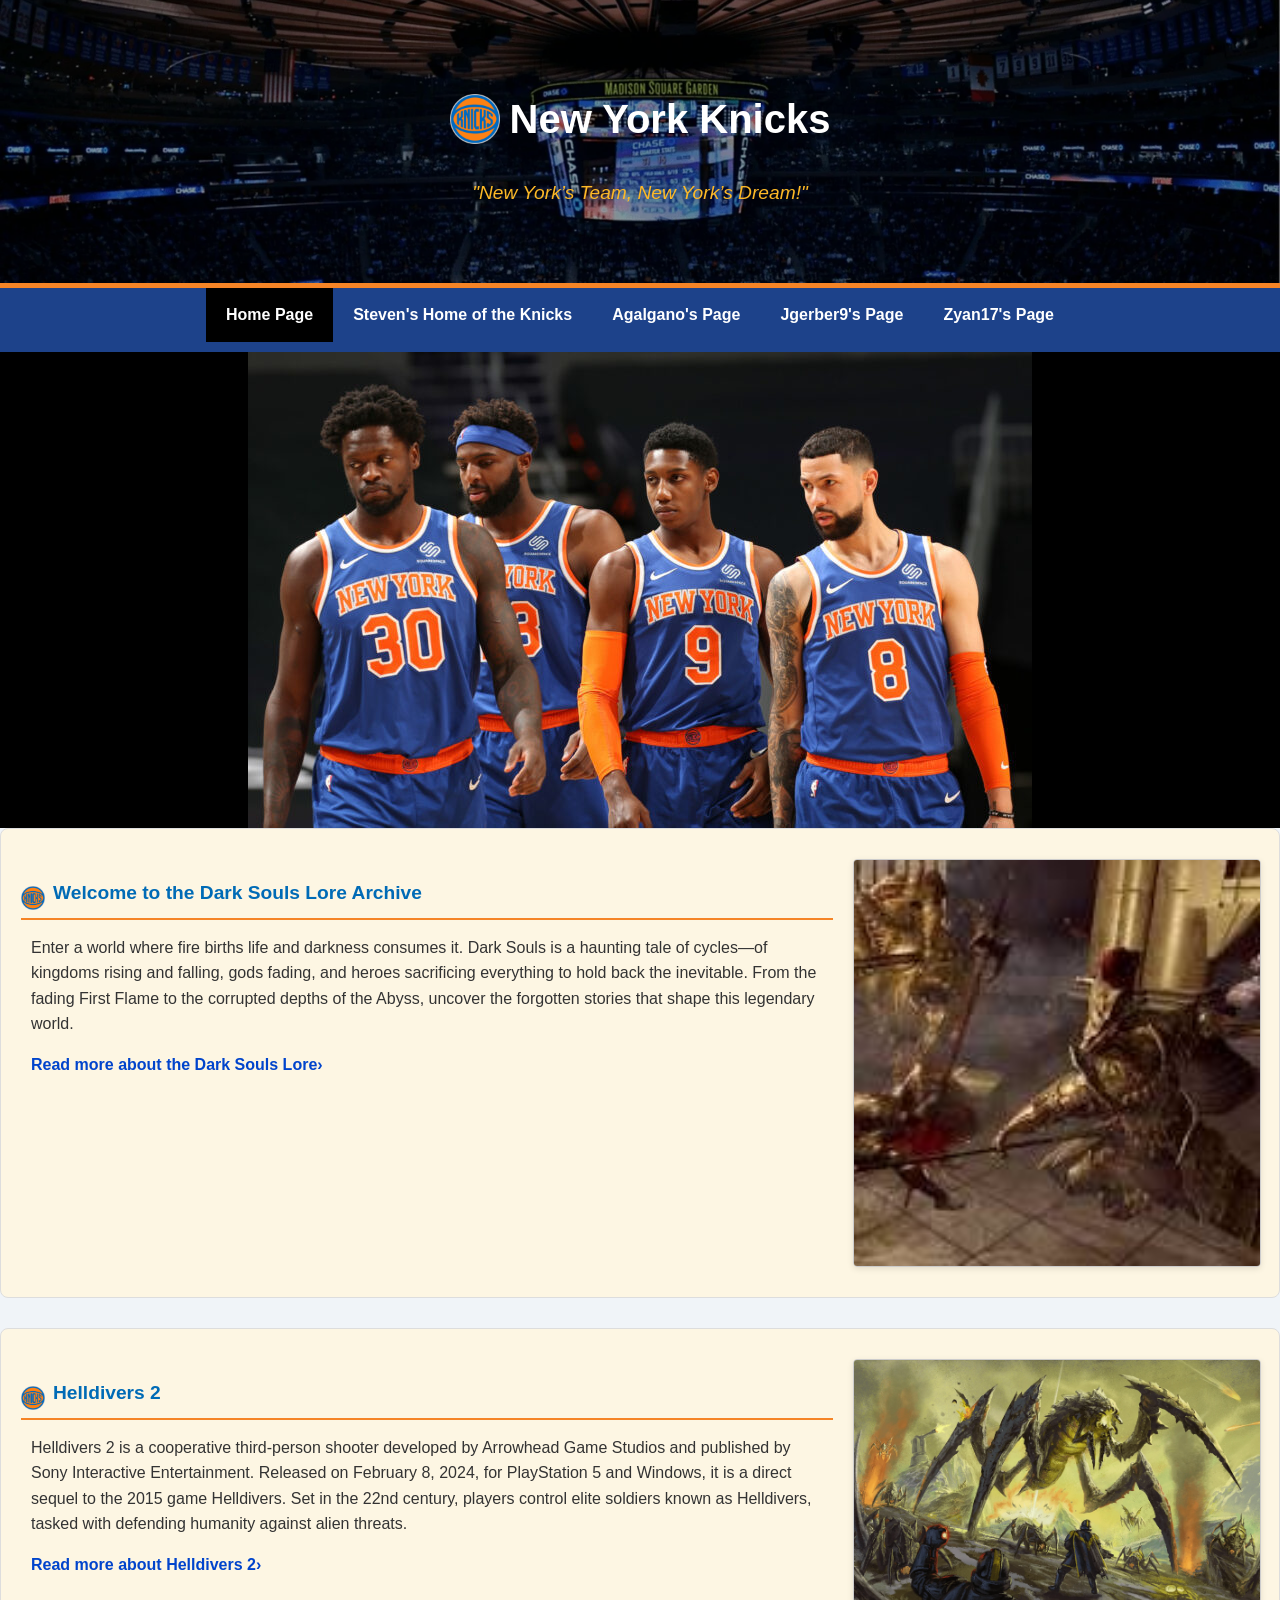
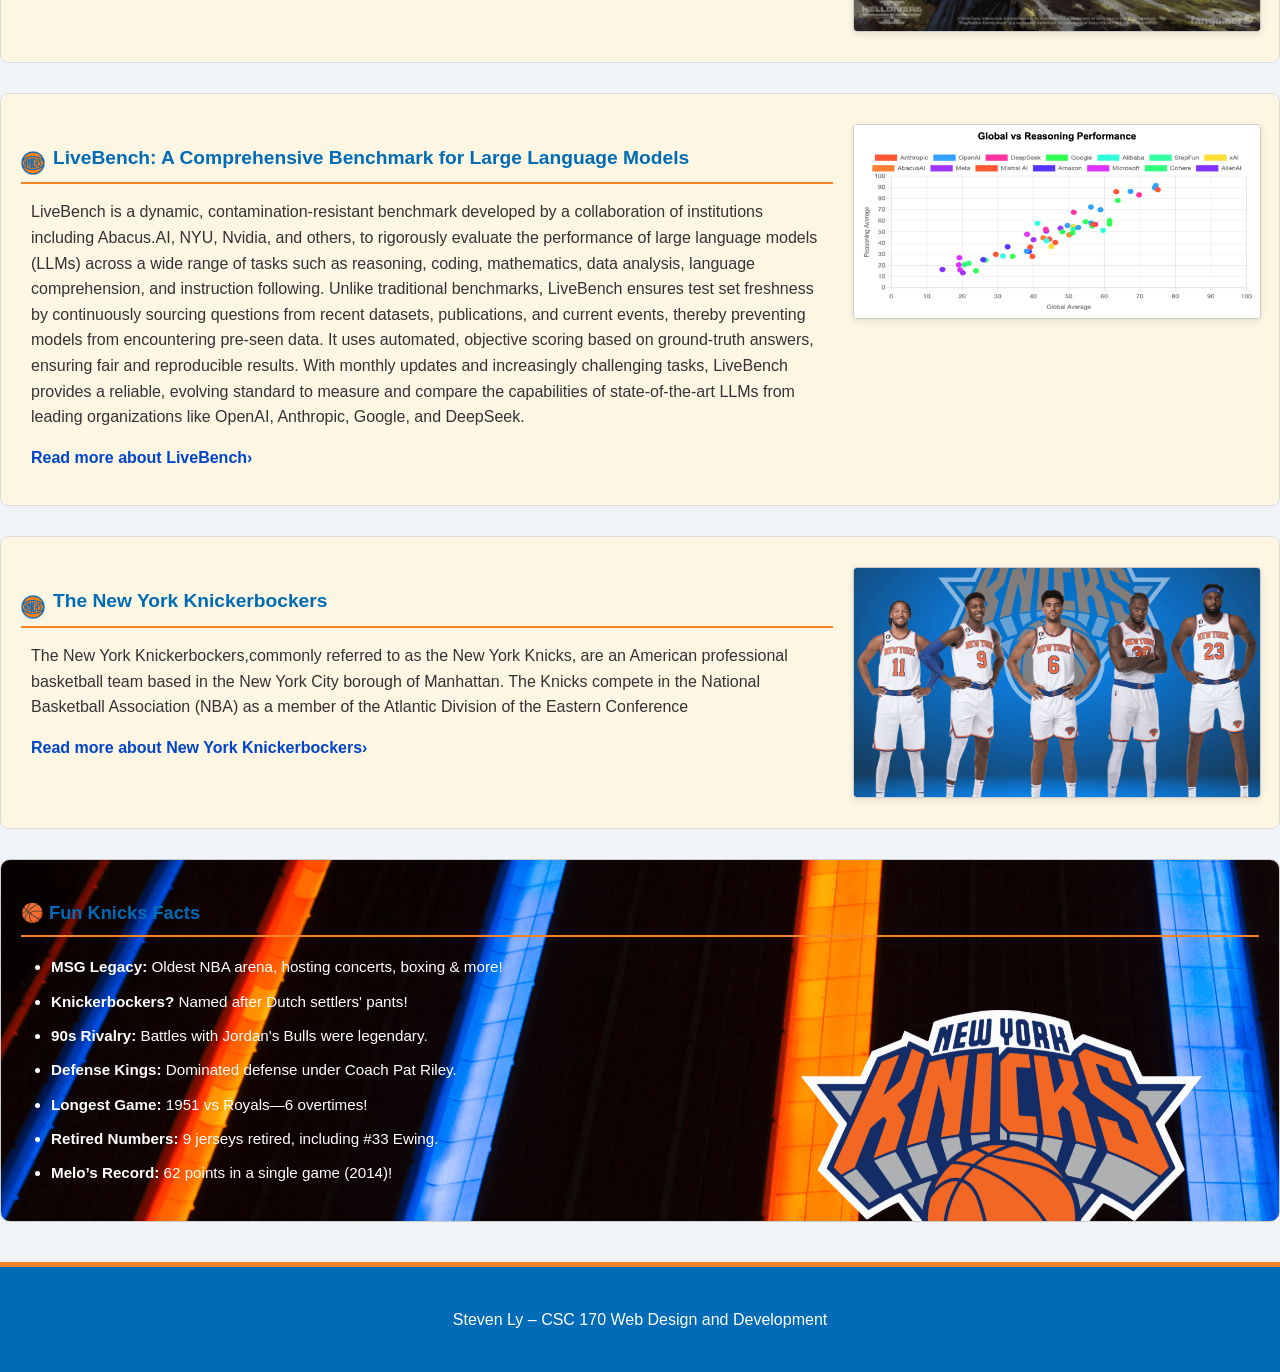
==== index.html @ 8b6c537f "Update" ====
<!-- index.html (Homepage) -->
<!DOCTYPE html>
<html lang="en">
<head>
  <meta charset="UTF-8">
  <meta name="viewport" content="width=device-width, initial-scale=1.0">
  <meta property="og:title" content="Steven Ly, CSC 170 Project 3" />
  <meta property="og:description" content="Explore Steven Ly’s CSC 170 Project 3: an interactive web application showcasing dynamic content rendering, responsive design, and user-focused features."/>
  <meta property="og:image" content="https://aondonakato.github.io/project3/images/knicks_logo.png" />
  <meta property="og:url" content="https://aondonakato.github.io/project3/" />
  <meta property="og:type" content="website" />
  <title>Steven Ly, CSC 170 Project 3</title>
  <link rel="stylesheet" href="./css/styles.css">
  <style>

</style>
  <script src="https://code.jquery.com/jquery-3.7.1.min.js"></script>
</head>
<body>
  <header class="site-banner">
    <a href="index.html" class="logo-link">
      <h1><img src="images/logo.png" alt="Site Logo" class="site-logo"> New York Knicks</h1>
    </a>
    <p class="subtitle">"New York’s Team, New York’s Dream!"</p>
  </header>

  
  <nav class="main-menu">
    <button class="menu-toggle" aria-label="Toggle Menu">&#9776;</button>

    <ul>
      <li><a href="index.html" class="is-current">Home Page</a></li>
      <li><a href="start.html">Steven's Home of the Knicks</a></li>
      <li><a href="./content/agalgano/index.html">Agalgano's Page</a></li>
      <li><a href="./content/jgerber9/index.html">Jgerber9's Page</a></li>
      <li><a href="./content/zyan17/index.html">Zyan17's Page</a></li>
    </ul>
  </nav>

  <div class="slideshow">
    <img src="./images/knicks21.jpeg" alt="Slide 1">
    <img src="./images/knicks22.png" alt="Slide 2">
    <img src="./images/knicks23.png" alt="Slide 3">
    <img src="./images/knicks.png" alt="Slide 4">
  </div>
<!--
  <section class="main-content">
    <main>
      <h2><strong><u>Introduction</u></strong></h2>
        <p>The New York Knickerbockers,commonly referred to as the New York Knicks, are an American professional basketball team based in the New York City borough of Manhattan. The Knicks compete in the National Basketball Association (NBA) as a member of the Atlantic Division of the Eastern Conference. The team plays its home games at Madison Square Garden, an arena they share with the New York Rangers of the National Hockey League (NHL). They are one of two NBA teams located in New York City; the other being the Brooklyn Nets. Alongside the Boston Celtics, the Knicks are one of two original NBA teams still located in its original city.</p>
        <figure>
            <img src="images/knicks.png" alt="The 2024-25 New York Knicks" width="740" height="405">
            <figcaption>The 2024-25 New York Knicks</figcaption>
        </figure>
      <h3><em><u>The Early Days Knickerbockers</u></em></h3>
        <p>The team, established by Ned Irish in 1946, was one of the founding members of the Basketball Association of America (BAA), which became the NBA after merging with the rival National Basketball League (NBL) in 1949. The Knicks were successful during their early years and were constant playoff contenders under the franchise's first head coach, Joe Lapchick. Beginning in 1950, the Knicks made three consecutive appearances in the NBA Finals, all of which were losing efforts. Lapchick resigned in 1956 and the team subsequently began to falter.
  
        It was not until the late 1960s when Red Holzman became the head coach that the Knicks began to regain their former dominance. Holzman successfully guided the Knicks to two NBA championships, in 1970 and 1973. The Knicks of the 1980s had mixed success that included six playoff appearances; however, they failed to participate in the NBA Finals.
  
        The playoff-level Knicks of the 1990s were led by future Hall of Fame center Patrick Ewing; this era was marked by passionate rivalries with the Chicago Bulls, Indiana Pacers, and Miami Heat. During this time, they were known for playing tough defense under head coaches Pat Riley and Jeff Van Gundy, making NBA Finals appearances in 1994 and 1999. However, they were unable to win an NBA championship during this era.</p>
      <h3><em><u>The long Playoff drought</u></em></h3>
        <p>Since 2000, the Knicks have struggled to regain their former successes, but won their first division title in 19 years in 2012–13, led by a core of forwards Carmelo Anthony and Amar'e Stoudemire. They were eventually eliminated in the Eastern Conference semifinals by the Indiana Pacers.<p>
  
        <p>The Knicks failed to make the playoffs for eight years until 2020–21 when they were led by forward Julius Randle and sophomore RJ Barrett, who was selected third overall in the 2019 NBA draft.</p>
  
        <p>The New York Knicks endured one of the longest playoff droughts in franchise history, failing to qualify for the postseason for eight consecutive seasons from 2013 to 2021. Following their 2013 Eastern Conference Semifinals appearance, the team struggled with instability, frequent coaching changes, and unsuccessful roster moves. Despite acquiring high-profile players such as Carmelo Anthony, Kristaps Porziņģis, and Derrick Rose during various points in the drought, the Knicks failed to build a consistently competitive team. A combination of poor front-office decisions, defensive struggles, and lack of star power kept them out of contention in an increasingly competitive Eastern Conference. The franchise hit its lowest point in the 2014–2015 season, finishing with a dismal 17-65 record, one of the worst in team history. However, the arrival of Julius Randle and RJ Barrett, along with the hiring of head coach Tom Thibodeau, helped revitalize the team, eventually breaking the drought with a 2020–2021 playoff appearance, restoring hope to the Knicks' long-suffering fan base.</p>
      
      <h3><em><u>The Knicks' Playoff Appearance &amp; Performance</u></em></h3>
        <ul>
            <li><u>2021–2022 Season</u>
                <ul>
                    <li>Regular Season Record: 37 wins – 45 losses</li>
                    <li>Eastern Conference Standing: 11th place</li>
                    <li>Playoffs: Did not qualify</li>
                </ul>
                <p>After a promising return to the playoffs in the previous season, the Knicks struggled to maintain momentum. Despite retaining key players and adding talents like Kemba Walker and Evan Fournier, the team faced challenges with chemistry and consistency. Julius Randle experienced a dip in performance compared to his All-Star season, leading to fan frustration and trade speculations. The Knicks' defense, a cornerstone under Coach Tom Thibodeau, regressed, contributing to their failure to secure a playoff spot.</p>
                <figure class="floatright">
                  <img src="images/knicks21.jpeg" alt="The 2024-25 New York Knicks" width="372" height="208">
                </figure>
            </li>
  
            <li><u>2022–2023 Season</u>
                <ul>
                    <li>Regular Season Record: 47 wins – 35 losses</li>
                    <li>Eastern Conference Standing: 5th place</li>
                    <li>Playoffs:
                        <ul>
                            <li>First Round: Defeated the Cleveland Cavaliers, 4–1</li>
                            <li>Conference Semifinals: Lost to the Miami Heat, 4–2</li>
                        </ul>
                    </li>
                </ul>
                <p>The Knicks made significant improvements this season, highlighted by the acquisition of point guard Jalen Brunson, who provided much-needed stability and leadership. Julius Randle returned to All-Star form, and the team's defense saw notable enhancements. In the playoffs, the Knicks secured their first series victory since 2013 by defeating the Cavaliers but fell short against the experienced Miami Heat in the semifinals.</p>
                <figure class="floatright">
                  <img src="images/knicks22.png" alt="The 2024-25 New York Knicks" width="350" height="199">
                </figure>
            </li>
  
            <li><u>2023–2024 Season</u>
                <ul>
                    <li>Regular Season Record: 50 wins – 32 losses</li>
                    <li>Eastern Conference Standing: 2nd place</li>
                    <li>Playoffs:
                        <ul>
                            <li>First Round: Defeated the Philadelphia 76ers, 4–2</li>
                            <li>Conference Semifinals: Lost to the Indiana Pacers, 4–3</li>
                        </ul>
                    </li>
                </ul>
                <p>Building on the previous season's success, the Knicks achieved their first 50-win season in over a decade. Mid-season acquisitions, including OG Anunoby and later Karl-Anthony Towns, bolstered the roster, aiming to enhance both offensive and defensive capabilities. The team showcased resilience and depth, with Jalen Brunson and Julius Randle earning All-Star selections. In the playoffs, the Knicks overcame the 76ers in the first round but endured a hard-fought seven-game series loss to the Pacers in the conference semifinals, highlighting areas for future growth.</p>
                <figure class="floatright">
                  <img src="images/knicks23.png" alt="The 2024-25 New York Knicks" width="360" height="203">
                </figure>
            </li>
        </ul>
      
      <h2><strong><u>Important Eras &amp; Timeline</u></strong></h2>
        <h3><em><u>New York Knicks’ Golden Era (1967–1975)</u></em></h3>
          <p>The period between 1967 and 1975 was the golden era of the New York Knicks, marking their greatest success in franchise history, including two NBA championships (1970 and 1973). Led by head coach Red Holzman, the Knicks became a model of team basketball, emphasizing defensive intensity, ball movement, and unselfish play. This era saw the emergence of some of the most iconic players in NBA history, such as Willis Reed, Walt "Clyde" Frazier, Bill Bradley, Dave DeBusschere, Earl Monroe, and Phil Jackson.</p>
          <h4><em><u>The Rise of a Contender (1967–1969)</u></em></h4>
            <p>Before becoming champions, the Knicks spent years building a strong foundation. In 1967, they hired Red Holzman as head coach, who transformed the team with his defensive-first philosophy. The Knicks made key trades, acquiring Dave DeBusschere from the Detroit Pistons, which solidified their lineup. Willis Reed emerged as a dominant force in the paint, while Walt Frazier became the team’s floor general, known for his smooth playmaking and defensive skills. By 1969, the Knicks were becoming a serious championship contender, finishing the season with 54 wins and reaching the Eastern Division Finals, where they lost to the Boston Celtics.</p>
          <h4><em><u>The 1970 Championship Season</u></em></h4>
            <p>The 1969–70 season was historic, as the Knicks finished with a 60–22 record, the best in the NBA. The team went on an 18-game winning streak, setting a franchise record. In the NBA Finals, they faced the Los Angeles Lakers, led by Wilt Chamberlain, Jerry West, and Elgin Baylor.</p>
            <p>The series went to a decisive Game 7, which became one of the most legendary moments in NBA history. Willis Reed, who had suffered a severe leg injury in Game 5, unexpectedly walked onto the court before Game 7 at Madison Square Garden. Although he scored only the first two baskets of the game, his presence energized the crowd and his teammates. The Knicks, led by Walt Frazier's incredible 36 points and 19 assists, dominated the Lakers and won 113–99, securing their first NBA championship. Reed was named NBA MVP and Finals MVP, cementing his legacy as a Knicks legend.</p>
          <h4><em><u>The Addition of Earl Monroe & Another Championship (1973)</u></em></h4>
            <p>After a couple of strong seasons but disappointing playoff exits, the Knicks made another key move by acquiring Earl "The Pearl" Monroe in 1971. Initially, many doubted that Monroe and Frazier could coexist as two ball-dominant guards, but they became one of the greatest backcourts in NBA history.</p>
            <p>The 1972–73 Knicks were a more battle-tested team, finishing with a 57–25 record. They again faced the Los Angeles Lakers in the NBA Finals, but this time, the Knicks won in five games (4–1), securing their second championship in franchise history. Willis Reed once again played a crucial role, earning his second Finals MVP award, while the Knicks’ defense shut down the Lakers’ stars.</p>
          <h4><em><u>The Decline & End of the Championship Era (1974–1975)</u></em></h4>
            <p>After winning their second title, the Knicks remained competitive but struggled with aging stars and injuries. They reached the Eastern Conference Finals in 1974 but lost to the Boston Celtics. By 1975, many of the core players were either retired or past their prime, and the Knicks began a decline that would last for decades.</p>
            <p>Despite their struggles in later years, the 1967–1975 era remains the greatest period in Knicks history, symbolizing unselfish basketball, teamwork, and resilience. The two championships, especially the legendary 1970 Game 7, are still celebrated as the pinnacle of New York Knicks basketball.</p>
        <h3><em><u>Carmelo Anthony - Knicks Superstar in the making (2010-2013)</u></em></h3>
          <h4><em><u>The Arrival of Amar'e Stoudemire and Carmelo Anthony (2010-2011)</u></em></h4>
            <p>In July 2010, the Knicks signed forward-center Amar'e Stoudemire to a five-year, $100 million contract, signaling a commitment to revitalize the franchise. Stoudemire's arrival brought renewed optimism, leading the team to a 28–26 record before the All-Star break—their first winning record at that point since 2000. However, the Knicks sought further reinforcement and, after months of speculation, acquired Carmelo Anthony from the Denver Nuggets on February 22, 2011. The trade also brought veteran point guard Chauncey Billups to New York. With Anthony and Stoudemire leading the charge, the Knicks clinched their first playoff berth since 2004, finishing the season with a 42–40 record. Despite the momentum, they were swept in the first round by the Boston Celtics.</p>
          <h4><em><u>2011–2012 Season: Overcoming Adversity</u></em></h4>
            <p>The following season was shortened due to a lockout, resulting in a 66-game schedule. The Knicks faced challenges, including injuries to key players and a mid-season coaching change, with Mike Woodson replacing Mike D'Antoni as head coach. Despite these obstacles, the team secured a 36–30 record, earning a spot in the playoffs. However, their postseason run was cut short by the Miami Heat in the first round.</p>
          <h4><em><u>2011–2012 Season: Overcoming Adversity</u></em></h4>
            <p>The 2012–2013 season marked a high point for the Knicks in the Carmelo Anthony era. The team finished with a 54–28 record, securing their first Atlantic Division title since 1994. Anthony led the league in scoring, averaging 28.7 points per game, and the Knicks earned the second seed in the Eastern Conference playoffs. They defeated the Boston Celtics in the first round, marking their first playoff series victory since 2000. However, their championship aspirations were halted in the second round by the Indiana Pacers.</p>
            <p>This era revitalized the Knicks franchise, bringing excitement back to Madison Square Garden and laying the foundation for future competitiveness.</p>
  
      <h2><strong><u>New York Knicks Resume</u></strong></h2>
    <div class="container wide">
      <table>
        <thead>
          <tr>
            <th data-label="Category">Category</th>
            <th data-label="Count">Count</th>
            <th data-label="Years">Years</th>
          </tr>
        </thead>
        <tbody>
          <tr>
            <td data-label="Category"><strong>Championships</strong></td>
            <td data-label="Count">2</td>
            <td data-label="Years">1970, 1973</td>
          </tr>
          <tr>
            <td data-label="Category"><strong>Conference Titles</strong></td>
            <td data-label="Count">4</td>
            <td data-label="Years">1972, 1973, 1994, 1999</td>
          </tr>
          <tr>
            <td data-label="Category"><strong>Division Titles</strong></td>
            <td data-label="Count">8</td>
            <td data-label="Years">1953, 1954, 1970, 1971, 1989, 1993, 1994, 2013</td>
          </tr>
          <tr>
            <td data-label="Category"><strong>Retired Numbers</strong></td>
            <td data-label="Count">8</td>
            <td data-label="Years">10, 12, 15, 15, 19, 22, 24, 33, 613</td>
          </tr>
        </tbody>
      </table>
    </div>
  
    <footer>
      <h2><strong><u>Citations</u></strong></h2>
      <ul>
        <li><a href="https://basketball.realgm.com/nba/teams/New-York-Knicks/20/Rosters/Current/2013" target="_blank">New York Knicks Regular Season Rosters</a></li>
        <li><a href="https://nbahoopsonline.com/teams/NewYorkKnicks/Index.html" target="_blank">NEW YORK KNICKS HISTORY</a></li>
        <li><a href="https://en.wikipedia.org/wiki/New_York_Knicks" target="_blank">New York Knicks</a></li>
        <li><a href="https://knicksfantv.com/revisiting-the-2011-carmelo-anthony-trade/" target="_blank">Revisiting the 2011 Carmelo Anthony Trade</a></li>
        <li><a href="https://from-way-downtown.com/2022/07/24/%EF%BF%BCthe-imminent-decline-and-fall-of-the-new-york-knicks-1975/" target="_blank">The Imminent Decline and Fall of the New York Knicks, 1975</a></li>
      </ul>
    </footer>
    </main>
  </section>
-->

<div>
  <!--Section One-->
  <section class="testimonial">
    <div class="testimonial-text">
      <h2>Welcome to the Dark Souls Lore Archive</h2>
      <p>Enter a world where fire births life and darkness consumes it. Dark Souls is a haunting tale of cycles—of kingdoms rising and falling, gods fading, and heroes sacrificing everything to hold back the inevitable. From the fading First Flame to the corrupted depths of the Abyss, uncover the forgotten stories that shape this legendary world.</p>
      <p><a href="./content/agalgano/index.html"><b>Read more about the Dark Souls Lore&rsaquo;</b></a></p>
    </div>
    <figure class="testimonial-image">
      <img src="./content/agalgano/images/ornsteinandsmough.jpg" alt="Welcome to the Dark Souls Lore Archive">
    </figure>
  </section>
  <!--Section Two-->
  <section class="testimonial">
    <div class="testimonial-text">
      <h2>Helldivers 2</h2>
      <p>Helldivers 2 is a cooperative third-person shooter developed by Arrowhead Game Studios and published by Sony Interactive Entertainment. Released on February 8, 2024, for PlayStation 5 and Windows, it is a direct sequel to the 2015 game Helldivers. Set in the 22nd century, players control elite soldiers known as Helldivers, tasked with defending humanity against alien threats.</p>
      <p><a href="./content/jgerber9/index.html"><b>Read more about Helldivers 2&rsaquo;</b></a></p>
    </div>
    <figure class="testimonial-image">
      <img src="./content/jgerber9/images/helldivers2.jpg" alt="Helldivers 2">
    </figure>
  </section>

  <!--Section Three-->
  <section class="testimonial">
    <div class="testimonial-text">
      <h2>LiveBench: A Comprehensive Benchmark for Large Language Models</h2>
      <p>LiveBench is a dynamic, contamination-resistant benchmark developed by a collaboration of institutions including Abacus.AI, NYU, Nvidia, and others, to rigorously evaluate the performance of large language models (LLMs) across a wide range of tasks such as reasoning, coding, mathematics, data analysis, language comprehension, and instruction following. Unlike traditional benchmarks, LiveBench ensures test set freshness by continuously sourcing questions from recent datasets, publications, and current events, thereby preventing models from encountering pre-seen data. It uses automated, objective scoring based on ground-truth answers, ensuring fair and reproducible results. With monthly updates and increasingly challenging tasks, LiveBench provides a reliable, evolving standard to measure and compare the capabilities of state-of-the-art LLMs from leading organizations like OpenAI, Anthropic, Google, and DeepSeek.</p>
      <p><a href="./content/zyan17/index.html"><b>Read more about LiveBench&rsaquo;</b></a></p>
    </div>
    <figure class="testimonial-image">
      <img src="./content/zyan17/images/Scatter.png" alt="LiveBench: A Comprehensive Benchmark for Large Language Models">
    </figure>
  </section>

    <!--Section Four-->
    <section class="testimonial">
      <div class="testimonial-text">
        <h2>The New York Knickerbockers</h2>
        <p>The New York Knickerbockers,commonly referred to as the New York Knicks, are an American professional basketball team based in the New York City borough of Manhattan. The Knicks compete in the National Basketball Association (NBA) as a member of the Atlantic Division of the Eastern Conference</p>
        <p><a href="start.html"><b>Read more about New York Knickerbockers&rsaquo;</b></a></p>
      </div>
      <figure class="testimonial-image">
        <img src="./images/knicks22.png" alt="The New York Knickerbockers">
      </figure>
    </section>
  <aside class="side-content">
    <h3>🏀 Fun Knicks Facts</h3>
      <ul class="fun-facts">
        <li><strong>MSG Legacy:</strong> Oldest NBA arena, hosting concerts, boxing & more!</li>
        <li><strong>Knickerbockers?</strong> Named after Dutch settlers' pants!</li>
        <li><strong>90s Rivalry:</strong> Battles with Jordan's Bulls were legendary.</li>
        <li><strong>Defense Kings:</strong> Dominated defense under Coach Pat Riley.</li>
        <li><strong>Longest Game:</strong> 1951 vs Royals—6 overtimes!</li>
        <li><strong>Retired Numbers:</strong> 9 jerseys retired, including #33 Ewing.</li>
        <li><strong>Melo’s Record:</strong> 62 points in a single game (2014)!</li>
      </ul>
  </aside>
  
</div>
</div>
  </main>

  <footer>
    <p>Steven Ly – CSC 170 Web Design and Development</p>
  </footer>

  <script>
    $(function () {
      let current = 0;
      const images = $('.slideshow img');
      images.hide().eq(0).show();
      setInterval(() => {
        images.eq(current).fadeOut(1000);
        current = (current + 1) % images.length;
        images.eq(current).fadeIn(1000);
      }, 3000);
    });


  
  $(function () {
    $('.menu-toggle').click(function () {
      $('.main-menu ul').toggleClass('show');
    });
  });

  const toggle = document.getElementById('menu-toggle');
    const navLinks = document.getElementById('nav-links');

    toggle.addEventListener('click', () => {
      navLinks.style.display = navLinks.style.display === 'flex' ? 'none' : 'flex';
    });

    // Optional: close menu on link click (for mobile)
    navLinks.querySelectorAll('a').forEach(link => {
      link.addEventListener('click', () => {
        if (window.innerWidth < 768) {
          navLinks.style.display = 'none';
        }
      });
    });
</script>


  <input type="hidden" name="myEmail" value="ply3@u.rochester.edu">
  <input type="hidden" name="myAnimal" value="pineapple">
</body>
</html>
---- css/styles.css ----
.site-banner {
  background-image: url('../images/msg_background.jpg');
  background-size: cover;
  background-position: center;
  background-repeat: no-repeat;
  padding: 60px 20px;
  text-align: center;
  color: white;
  position: relative;
  overflow: hidden;
}

/* Optional: Add a dark overlay for better text contrast */
.site-banner::before {
  content: "";
  position: absolute;
  top: 0;
  left: 0;
  width: 100%;
  height: 100%;
  background: rgba(0, 0, 0, 0.4); /* semi-transparent black overlay */
  z-index: 1;
}

.site-banner a.logo-link {
  text-decoration: none;
  color: inherit;
  position: relative;
  z-index: 2; /* Make sure it’s above the overlay */
}

.site-banner h1 {
  display: flex;
  align-items: center;
  justify-content: center;
  font-size: 2.5rem;
  gap: 10px;
}

.site-banner .site-logo {
  width: 50px;
  height: auto;
}

.site-banner .subtitle {
  font-size: 1.2rem;
  margin-top: 10px;
  color: #FDB927;
  position: relative;
  z-index: 2;
}
.main-menu ul {
  list-style-type: none; /* no bullet points */
  margin: 0;
  padding: 0;
  background-color: #1D428A; /* Knicks blue */
  overflow: hidden;
  display: flex; /* make it horizontal */
  justify-content: center;
}

.main-menu li {
  display: inline; /* keep it inline inside flexbox */
}

.main-menu a {
  display: block;
  color: white;
  text-align: center;
  padding: 14px 20px;
  text-decoration: none;
  font-weight: bold;
}

.main-menu a:hover {
  background-color: #FDB927; /* Knicks orange on hover */
  color: black;
}

/* Highlight the current page */
.is-current {
  background-color: black;
  color: white;
}

table {
  width: 95%;
  max-width: 1000px;
  margin: 20px auto;
  border-collapse: collapse;
  font-family: Arial, sans-serif;
  background-color: #fff;
  box-shadow: 0 2px 12px rgba(0, 0, 0, 0.15);
  border-radius: 6px;
  overflow: hidden;
  table-layout: fixed; 
}


th {
  background-color: #006BB6;
  color: white;
  font-weight: bold;
  padding: 12px 10px;
  text-align: center;
  border: 1px solid #ccc;
}

td {
  padding: 10px 12px;
  border: 1px solid #ccc;
  vertical-align: top;
  font-size: 15px;
  line-height: 1.4;
}

td:nth-child(1) {
  background-color: #F58426;
  color: white;
  font-weight: bold;
  text-align: center;
  width: 30%;
}

td:nth-child(2) {
  text-align: center;
  width: 10%;
}

td:nth-child(3) {
  text-align: left;
  width: 60%;
  word-wrap: break-word;
  white-space: pre-wrap;
}

tr:nth-child(even) {
  background-color: #f9f9f9;
}

tr:hover {
  background-color: #e9f0fb;
}

table, thead, tbody, th, td, tr {
  display: block;
  width: 100%;
}

th, td {
  text-align: left;
  padding-left: 50%;
  position: relative;
  border: 1px solid #ccc;
  padding: 10px;
}

td::before, th::before {
  content: attr(data-label);
  position: absolute;
  left: 10px;
  top: 10px;
  font-weight: bold;
}

.container.wide table {
  display: table;
  border-collapse: collapse;
  width: 100%;
}

.container.wide thead, 
.container.wide tbody {
  display: table-header-group;
}

.container.wide tr {
  display: table-row;
  margin-bottom: 0;
}

.container.wide th, 
.container.wide td {
  display: table-cell;
  padding: 12px;
  text-align: center;
  position: static;
}

.container.wide td::before, 
.container.wide th::before {
  content: none;
}

body {
  margin: 0;
  padding: 0;
  background-color: #F0F4F8;
  color: #1C1C1C;
  font-family: 'Segoe UI', Tahoma, Geneva, Verdana, sans-serif;
  line-height: 1.6;
}

/* Header and Headings modifications */
header {
  background-color: #006BB6; /* Knicks blue */
  color: white;
  padding: 30px 20px;
  text-align: center;
  border-bottom: 5px solid #F58426; /* Knicks orange */
}

.subtitle {
  font-style: italic;
  font-size: 18px;
  margin-top: 10px;
  color: #FFDCB9;
}

main {
  max-width: 1000px;
  margin: 40px auto;
  padding: 30px;
  background-color: white;
  border: 2px solid #006BB6;
  border-radius: 10px;
  box-shadow: 0 6px 16px rgba(0, 0, 0, 0.15);
}

h2, h3, h4 {
  color: #006BB6;
  margin-top: 30px;
  padding-bottom: 10px;
  border-bottom: 2px solid #F58426;
}

h2 {
  background-image: url("../images/logo.png");
  background-repeat: no-repeat;
  background-position: center left;
  background-size: 24px 24px;
  padding-left: 32px; 
  line-height: 1.5;
}

h3, h4 {
  margin-top: 20px;
}

/* Paragraphs modifications */
p {
  margin: 15px 0;
  padding: 0 10px;
}

/* Images */
figure {
  text-align: center;
  margin: 30px 0;
}

figure img {
  max-width: 100%;
  border: 3px solid #F58426;
  border-radius: 6px;
  box-shadow: 0 3px 10px rgba(0, 0, 0, 0.1);
}


figcaption {
  font-size: 14px;
  color: #555;
  margin-top: 8px;
}

/* Lists modifications */
ul {
  margin: 15px 0;
  padding-left: 30px;
}

li {
  margin-bottom: 10px;
}

/* Footer styling */
footer {
  background-color: #006BB6;
  color: white;
  padding: 25px 20px;
  margin-top: 40px;
  text-align: center;
  border-top: 5px solid #F58426;
}

footer a {
  color: #FFDCB9;
  text-decoration: none;
}

footer a:hover {
  text-decoration: underline;
}
footer h2 {
  color: #F58426;
}


.responsive-image {
  width: 100%;
  max-width: 400px; /* Limits how big the image gets */
  height: auto; /* Keeps aspect ratio */
  border-radius: 15px; /* Curved edges */
  display: block;
  margin: 0 auto; /* Center image horizontally */
}

main {
  margin: 20px;
  padding: 20px;
  box-sizing: border-box; 
}

h2, h3, h4 {
  font-size: 1.2em;
  line-height: 1.4;
}

figure img {
  max-width: 100%; 
  height: auto;
  display: block;
  margin: 10px auto;
}
figure.floatright img {
  width: 360px;
  height: auto;
  display: block;
  margin: 10px auto;
  border-radius: 6px; 
  box-shadow: 0 4px 8px rgba(0, 0, 0, 0.15);
}

  figure.floatright img:hover {
    transform: scale(1.05); 
    transition: transform 0.3s ease-in-out; 
    box-shadow: 0px 4px 8px rgba(0, 0, 0, 0.2); 
}
.container {
  max-width: 1000px;
  margin: 0 auto;
  padding: 20px;
  background-color: #fff; 
  box-shadow: 0 0 10px rgba(0, 0, 0, 0.1); 
  border-radius: 10px;
}

.grid-layout {
  display: grid;
  grid-template-columns: 2fr 1fr;
  gap: 20px;
  max-width: 1200px;
  margin: 0 auto;
  padding: 20px;
  box-sizing: border-box;
}

.main-content {
  background-color: #fff;
  padding: 20px;
  border-radius: 10px;
  box-shadow: 0 0 10px rgba(0,0,0,0.1);
}

.side-content {
  background-color: #F0F4F8;
  background-image: url("../images/background.png");
  color: white;
  padding: 20px;
  border: 1px solid #ccc;
  border-radius: 10px;
  font-size: 0.95em;
}




/* INTERNAL CSS FROM EXTERNAL FILE */
.site-banner {
  background-image: url('../images/msg_background.jpg');
  background-size: cover;
  background-position: center;
  background-repeat: no-repeat;
  padding: 60px 20px;
  text-align: center;
  color: white;
  position: relative;
  overflow: hidden;
}

.site-banner::before {
  content: "";
  position: absolute;
  top: 0;
  left: 0;
  width: 100%;
  height: 100%;
  background: rgba(0, 0, 0, 0.4);
  z-index: 1;
}

.site-banner a.logo-link {
  text-decoration: none;
  color: inherit;
  position: relative;
  z-index: 2;
}

.site-banner h1 {
  display: flex;
  align-items: center;
  justify-content: center;
  font-size: 2.5rem;
  gap: 10px;
}

.site-banner .site-logo {
  width: 50px;
  height: auto;
}

.site-banner .subtitle {
  font-size: 1.2rem;
  margin-top: 10px;
  color: #FDB927;
  position: relative;
  z-index: 2;
}


.is-current {
  background-color: black;
  color: white;
}

body {
  margin: 0;
  padding: 0;
  background-color: #F0F4F8;
  color: #1C1C1C;
  font-family: 'Segoe UI', Tahoma, Geneva, Verdana, sans-serif;
  line-height: 1.6;
}


a {
  text-decoration: none;
}

.container {
  max-width: 1000px;
  margin: 0 auto;
  padding: 20px;
  background-color: #fff;
  box-shadow: 0 0 10px rgba(0, 0, 0, 0.1);
  border-radius: 10px;
}

.grid-layout {
  display: block;
  max-width: 1200px;
  margin: 0 auto;
  padding: 20px;
  box-sizing: border-box;
  gap: 20px;
  max-width: 1200px;
  margin: 0 auto;
  padding: 20px;
  box-sizing: border-box;
}

.main-content {
  background-color: #fff;
  padding: 20px;
  border-radius: 10px;
  box-shadow: 0 0 10px rgba(0,0,0,0.1);
}

.side-content {
  background-color: #F0F4F8;
  background-image: url("../images/background.png");
  color: white;
  padding: 20px;
  border: 1px solid #ccc;
  border-radius: 10px;
  font-size: 0.95em;
}

h2 {
  color: #006BB6;
  border-bottom: 2px solid #F58426;
  padding-left: 32px;
  background-image: url("../images/logo.png");
  background-repeat: no-repeat;
  background-position: center left;
  background-size: 24px 24px;
  line-height: 1.5;
}
  html, body {
    max-width: 100%;
    overflow-x: hidden;
  }


  .slideshow {
  display: flex;
  justify-content: center;
  align-items: center;
  height: 100%; /* or another fixed/min height */
  background-color: #000; /* optional: background for contrast */
  overflow: hidden;
}

.slideshow img {
  max-width: 100%;
  max-height: 100%;
  height: auto;
  width: auto;
  display: none;
  object-fit: contain;
}

/*nav*/
@media (max-width: 768px) {
  .main-menu ul {
    flex-direction: column;
    align-items: center;
  }

  .main-menu a {
    padding: 12px 10px;
    font-size: 1rem;
  }
}

/*New*/
.menu-toggle {
  display: none;
  background: none;
  border: none;
  font-size: 2rem;
  padding: 10px;
  cursor: pointer;
  color: white;
  background-color: #1D428A;
  width: 100%;
  text-align: left;
}

@media (max-width: 768px) {
  .main-menu ul {
    display: none;
    flex-direction: column;
    align-items: flex-start;
  }

  .main-menu ul.show {
    display: flex;
  }

  .menu-toggle {
    display: block;
  }
}


.testimonial {
  display: flex;
  flex-direction: row;
  gap: 20px;
  background-color: #fdf6e3; /* light cream background like in your screenshot */
  padding: 20px;
  border: 1px solid #ddd;
  margin-bottom: 30px;
  border-radius: 8px;
  align-items: flex-start;
}

.testimonial-text {
  flex: 2;
  font-size: 1rem;
  color: #333;
}

.testimonial h2 {
  font-size: 1.2rem;
  font-weight: bold;
  margin-bottom: 10px;
}

.testimonial a {
  color: #0044cc;
  text-decoration: none;
  font-weight: bold;
}

.testimonial a:hover {
  text-decoration: underline;
}

.testimonial-image {
  flex: 1;
  margin: 0;
}

.testimonial-image img {
  width: 100%;
  height: auto;
  border: 1px solid #ccc;
  border-radius: 4px;
  box-shadow: 0 2px 6px rgba(0, 0, 0, 0.1);
}

/*
.main-menu {
  display: flex;
  flex-direction: row-reverse;
  justify-content: space-between;
  align-items: center;
  background-color: #1D428A;
}

.menu-toggle {
  display: none;
  background: none;
  border: none;
  font-size: 2rem;
  padding: 10px;
  cursor: pointer;
  color: white;
  background-color: #1D428A;
}

.main-menu ul {
  list-style-type: none;
  margin: 0;
  padding: 0;
  display: flex;
  justify-content: flex-end;
  background-color: #1D428A;
}

.main-menu li {
  display: inline;
}

.main-menu a {
  display: block;
  color: white;
  text-align: center;
  padding: 14px 20px;
  text-decoration: none;
  font-weight: bold;
}

.main-menu a:hover {
  background-color: #FDB927;
  color: black;
}*/

@media (max-width: 768px) {
  .main-menu {
    flex-direction: column;
    align-items: flex-end;
  }

  .main-menu ul {
    display: none;
    flex-direction: column;
    align-items: flex-end;
    width: 100%;
  }

  .main-menu ul.show {
    display: flex;
  }

  .menu-toggle {
    display: block;
    text-align: right;
    width: 100%;
  }
}


/* Keep the table layout but make it scrollable on small screens */
.container.wide {
  overflow-x: auto;
}

.container.wide table {
  width: 100%;
  border-collapse: collapse;
  min-width: 600px; /* Ensures table doesn’t shrink too small */
}

.container.wide th,
.container.wide td {
  padding: 12px 16px;
  text-align: left;
  border: 1px solid #ddd;
}


@media (max-width: 768px) {
  .container.wide {
    padding-bottom: 1rem;
    -webkit-overflow-scrolling: touch;
  }
}
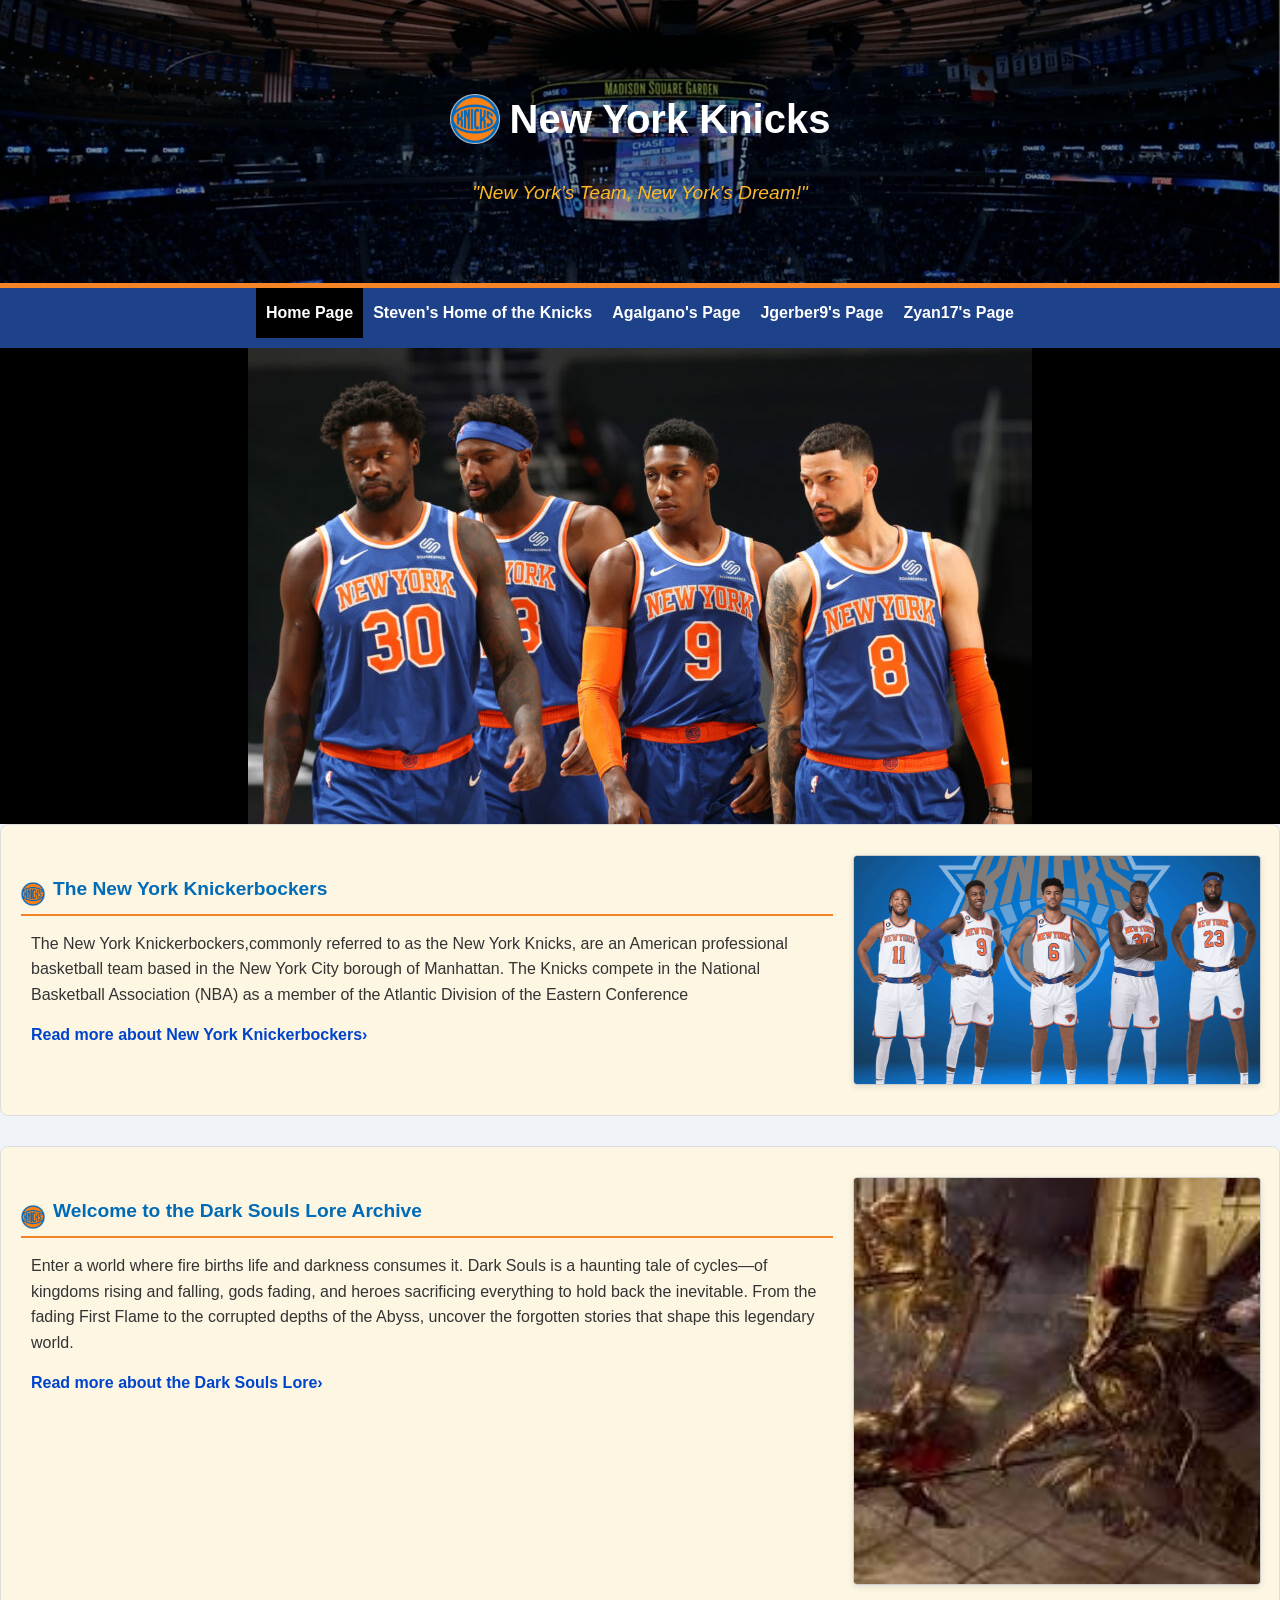
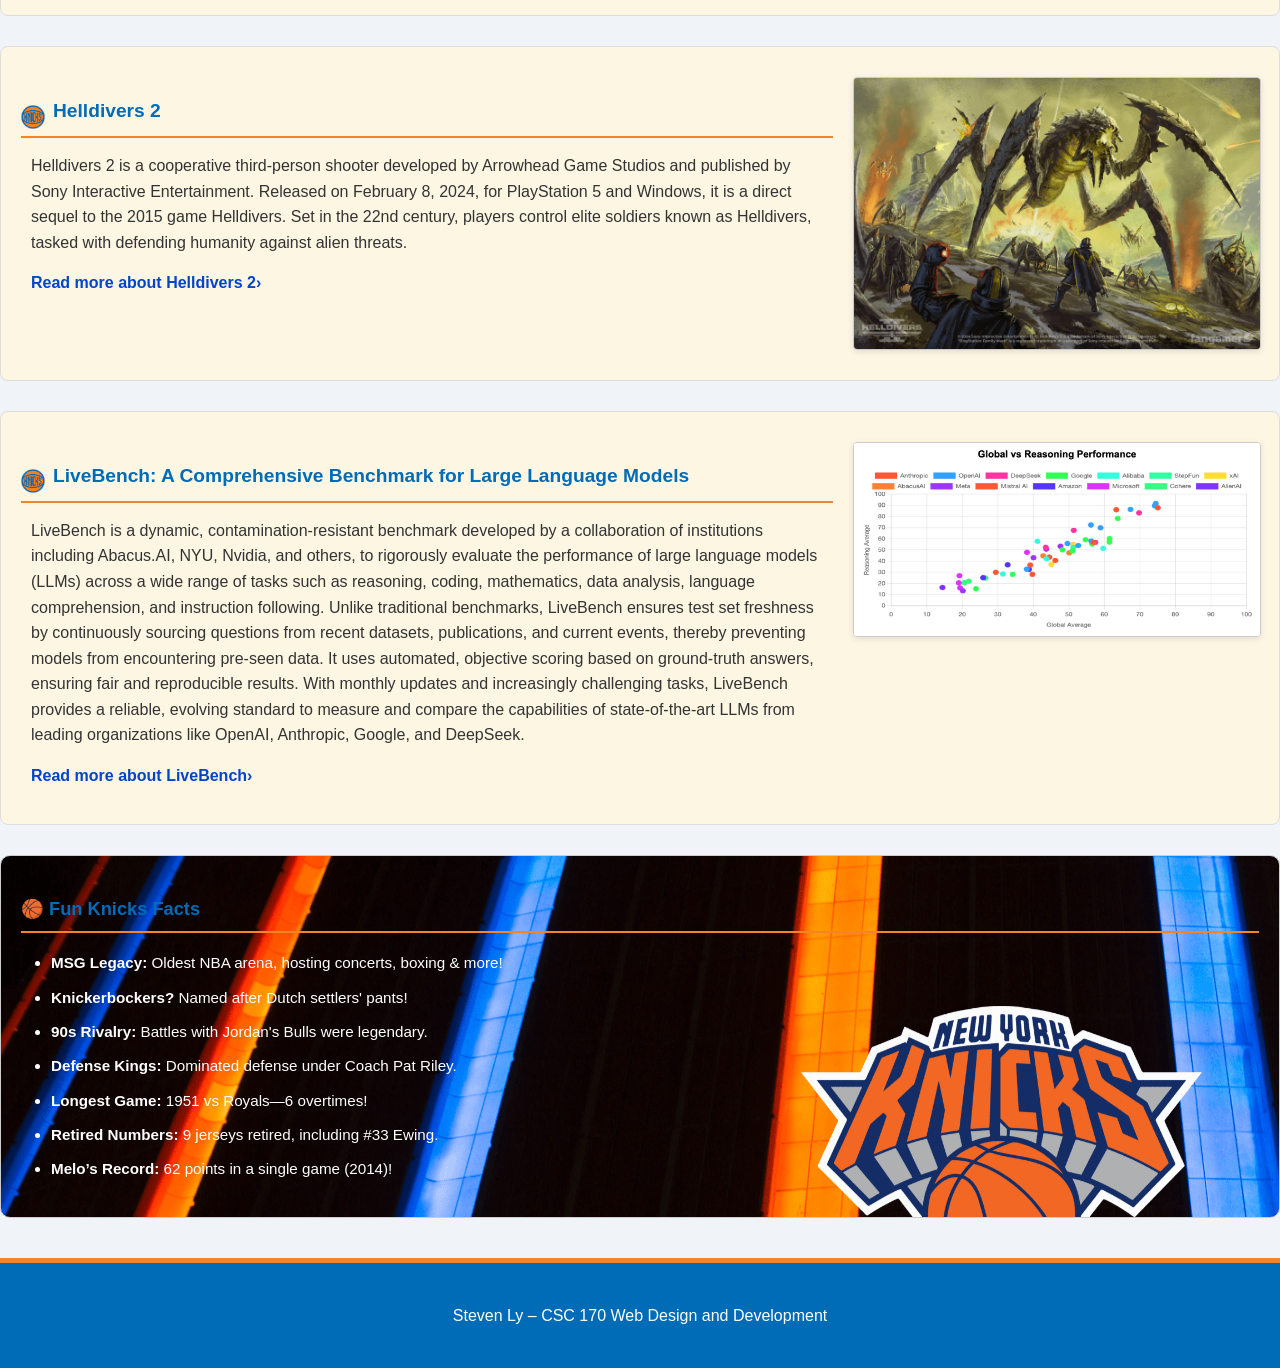
==== commit f8c546d7: "Update index.html" ====
--- a/index.html
+++ b/index.html
@@ -187,6 +187,18 @@
 -->
 
 <div>
+    <!--Section Four-->
+    <section class="testimonial">
+      <div class="testimonial-text">
+        <h2>The New York Knickerbockers</h2>
+        <p>The New York Knickerbockers,commonly referred to as the New York Knicks, are an American professional basketball team based in the New York City borough of Manhattan. The Knicks compete in the National Basketball Association (NBA) as a member of the Atlantic Division of the Eastern Conference</p>
+        <p><a href="start.html"><b>Read more about New York Knickerbockers&rsaquo;</b></a></p>
+      </div>
+      <figure class="testimonial-image">
+        <img src="./images/knicks22.png" alt="The New York Knickerbockers">
+      </figure>
+    </section>
+
   <!--Section One-->
   <section class="testimonial">
     <div class="testimonial-text">
@@ -222,17 +234,7 @@
     </figure>
   </section>
 
-    <!--Section Four-->
-    <section class="testimonial">
-      <div class="testimonial-text">
-        <h2>The New York Knickerbockers</h2>
-        <p>The New York Knickerbockers,commonly referred to as the New York Knicks, are an American professional basketball team based in the New York City borough of Manhattan. The Knicks compete in the National Basketball Association (NBA) as a member of the Atlantic Division of the Eastern Conference</p>
-        <p><a href="start.html"><b>Read more about New York Knickerbockers&rsaquo;</b></a></p>
-      </div>
-      <figure class="testimonial-image">
-        <img src="./images/knicks22.png" alt="The New York Knickerbockers">
-      </figure>
-    </section>
+
   <aside class="side-content">
     <h3>🏀 Fun Knicks Facts</h3>
       <ul class="fun-facts">
--- a/css/styles.css
+++ b/css/styles.css
@@ -27,6 +27,10 @@
   color: inherit;
   position: relative;
   z-index: 2; /* Make sure it’s above the overlay */
+}
+
+h1 {
+  color: white;
 }
 
 .site-banner h1 {
@@ -315,11 +319,6 @@
   margin: 0 auto; /* Center image horizontally */
 }
 
-main {
-  margin: 20px;
-  padding: 20px;
-  box-sizing: border-box; 
-}
 
 h2, h3, h4 {
   font-size: 1.2em;
@@ -479,12 +478,6 @@
   box-sizing: border-box;
 }
 
-.main-content {
-  background-color: #fff;
-  padding: 20px;
-  border-radius: 10px;
-  box-shadow: 0 0 10px rgba(0,0,0,0.1);
-}
 
 .side-content {
   background-color: #F0F4F8;
@@ -530,18 +523,7 @@
   object-fit: contain;
 }
 
-/*nav*/
-@media (max-width: 768px) {
-  .main-menu ul {
-    flex-direction: column;
-    align-items: center;
-  }
-
-  .main-menu a {
-    padding: 12px 10px;
-    font-size: 1rem;
-  }
-}
+
 
 /*New*/
 .menu-toggle {
@@ -557,21 +539,7 @@
   text-align: left;
 }
 
-@media (max-width: 768px) {
-  .main-menu ul {
-    display: none;
-    flex-direction: column;
-    align-items: flex-start;
-  }
-
-  .main-menu ul.show {
-    display: flex;
-  }
-
-  .menu-toggle {
-    display: block;
-  }
-}
+
 
 
 .testimonial {
@@ -621,53 +589,6 @@
   box-shadow: 0 2px 6px rgba(0, 0, 0, 0.1);
 }
 
-/*
-.main-menu {
-  display: flex;
-  flex-direction: row-reverse;
-  justify-content: space-between;
-  align-items: center;
-  background-color: #1D428A;
-}
-
-.menu-toggle {
-  display: none;
-  background: none;
-  border: none;
-  font-size: 2rem;
-  padding: 10px;
-  cursor: pointer;
-  color: white;
-  background-color: #1D428A;
-}
-
-.main-menu ul {
-  list-style-type: none;
-  margin: 0;
-  padding: 0;
-  display: flex;
-  justify-content: flex-end;
-  background-color: #1D428A;
-}
-
-.main-menu li {
-  display: inline;
-}
-
-.main-menu a {
-  display: block;
-  color: white;
-  text-align: center;
-  padding: 14px 20px;
-  text-decoration: none;
-  font-weight: bold;
-}
-
-.main-menu a:hover {
-  background-color: #FDB927;
-  color: black;
-}*/
-
 @media (max-width: 768px) {
   .main-menu {
     flex-direction: column;
@@ -677,7 +598,7 @@
   .main-menu ul {
     display: none;
     flex-direction: column;
-    align-items: flex-end;
+    align-items: center;
     width: 100%;
   }
 
@@ -693,6 +614,13 @@
 }
 
 
+  .main-menu a {
+    padding: 12px 10px;
+    font-size: 1rem;
+  }
+
+
+
 /* Keep the table layout but make it scrollable on small screens */
 .container.wide {
   overflow-x: auto;
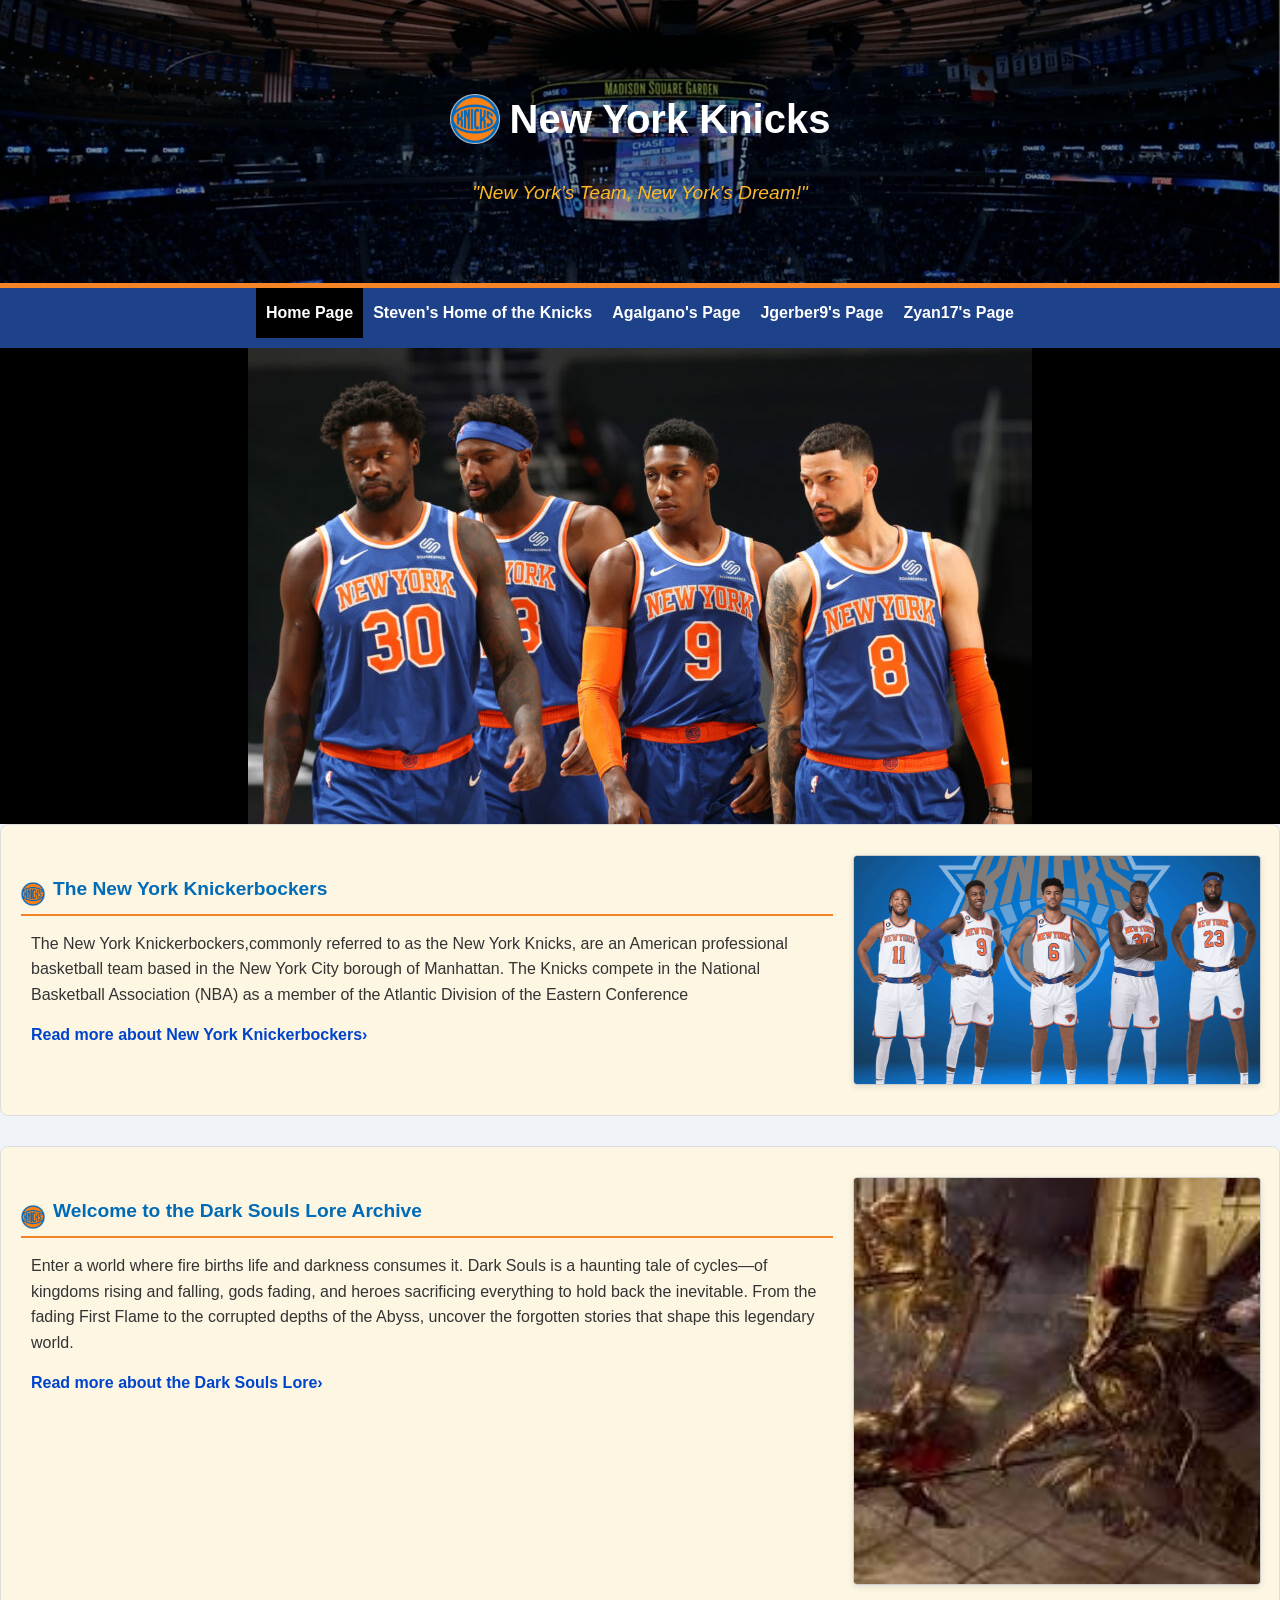
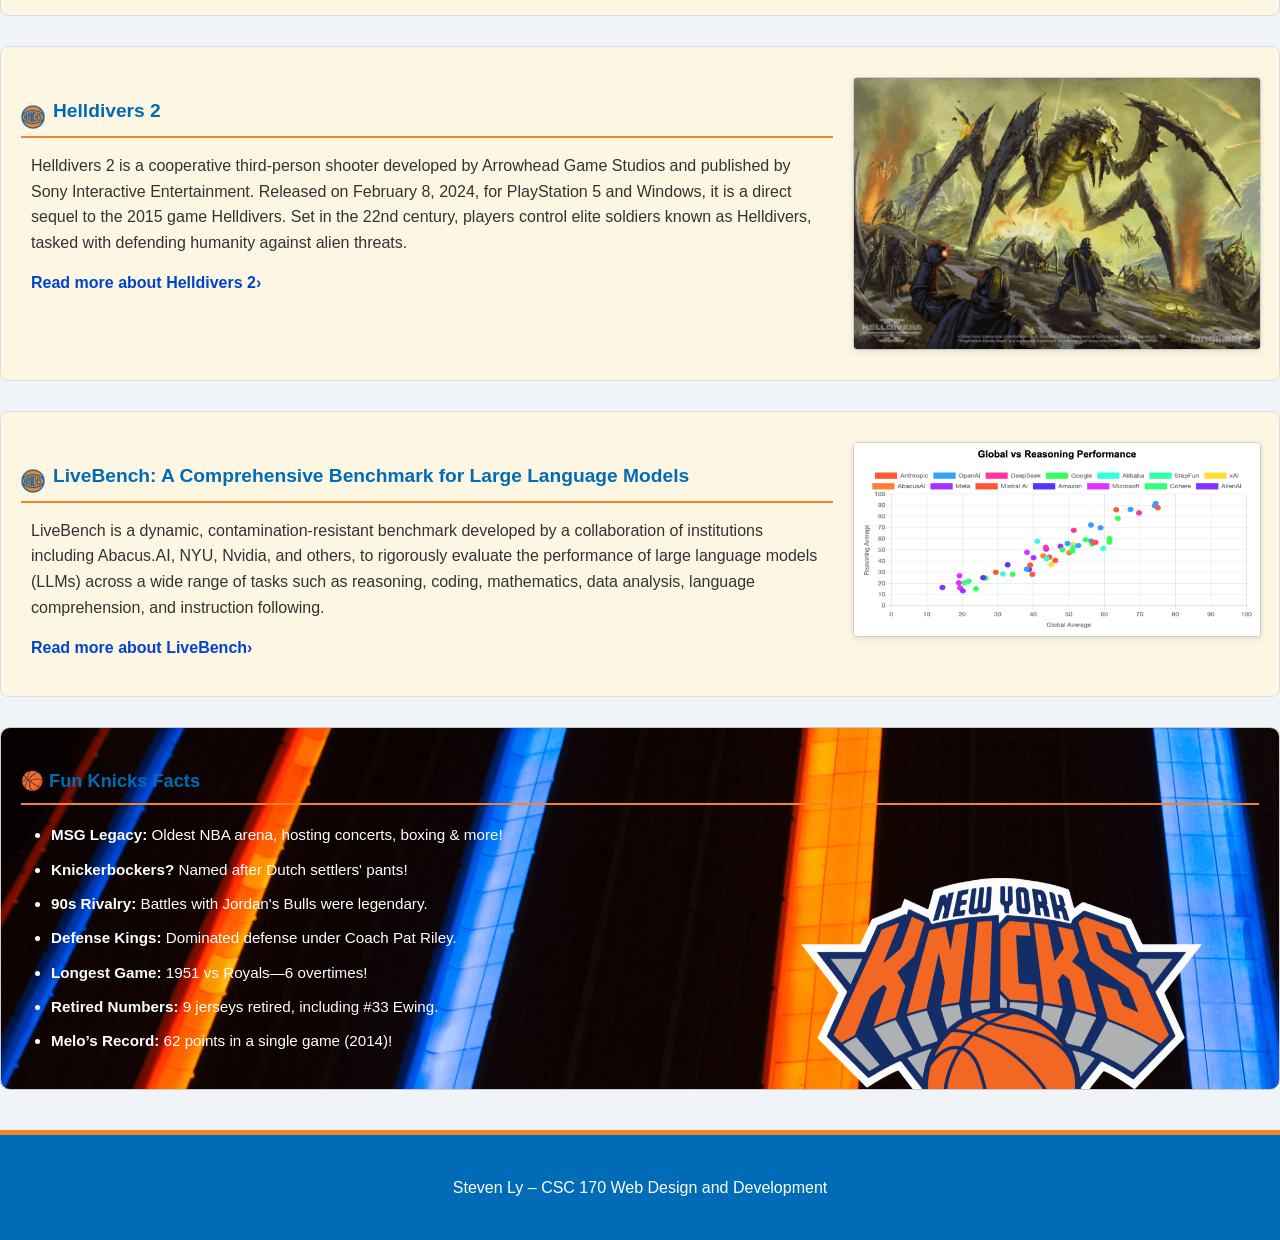
==== commit c317ed13: "Update index.html" ====
--- a/index.html
+++ b/index.html
@@ -226,7 +226,7 @@
   <section class="testimonial">
     <div class="testimonial-text">
       <h2>LiveBench: A Comprehensive Benchmark for Large Language Models</h2>
-      <p>LiveBench is a dynamic, contamination-resistant benchmark developed by a collaboration of institutions including Abacus.AI, NYU, Nvidia, and others, to rigorously evaluate the performance of large language models (LLMs) across a wide range of tasks such as reasoning, coding, mathematics, data analysis, language comprehension, and instruction following. Unlike traditional benchmarks, LiveBench ensures test set freshness by continuously sourcing questions from recent datasets, publications, and current events, thereby preventing models from encountering pre-seen data. It uses automated, objective scoring based on ground-truth answers, ensuring fair and reproducible results. With monthly updates and increasingly challenging tasks, LiveBench provides a reliable, evolving standard to measure and compare the capabilities of state-of-the-art LLMs from leading organizations like OpenAI, Anthropic, Google, and DeepSeek.</p>
+      <p>LiveBench is a dynamic, contamination-resistant benchmark developed by a collaboration of institutions including Abacus.AI, NYU, Nvidia, and others, to rigorously evaluate the performance of large language models (LLMs) across a wide range of tasks such as reasoning, coding, mathematics, data analysis, language comprehension, and instruction following.</p>
       <p><a href="./content/zyan17/index.html"><b>Read more about LiveBench&rsaquo;</b></a></p>
     </div>
     <figure class="testimonial-image">
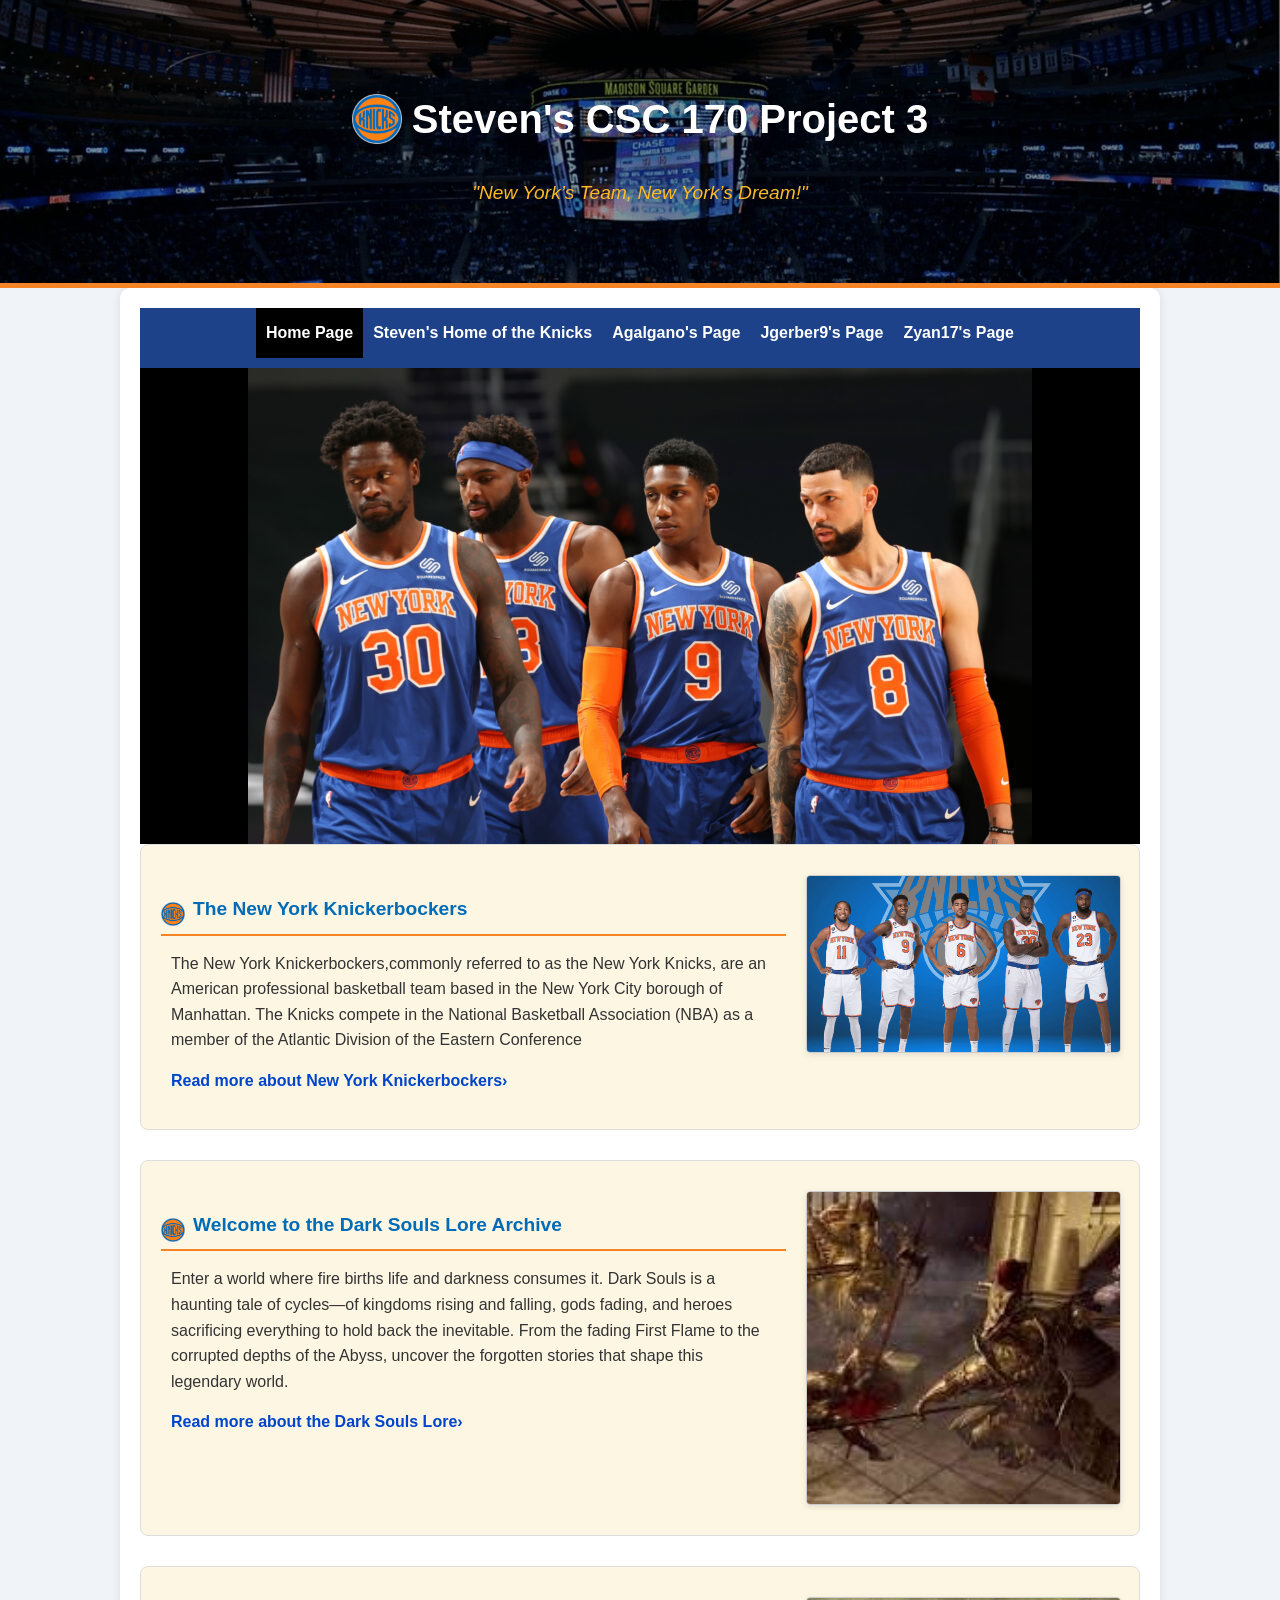
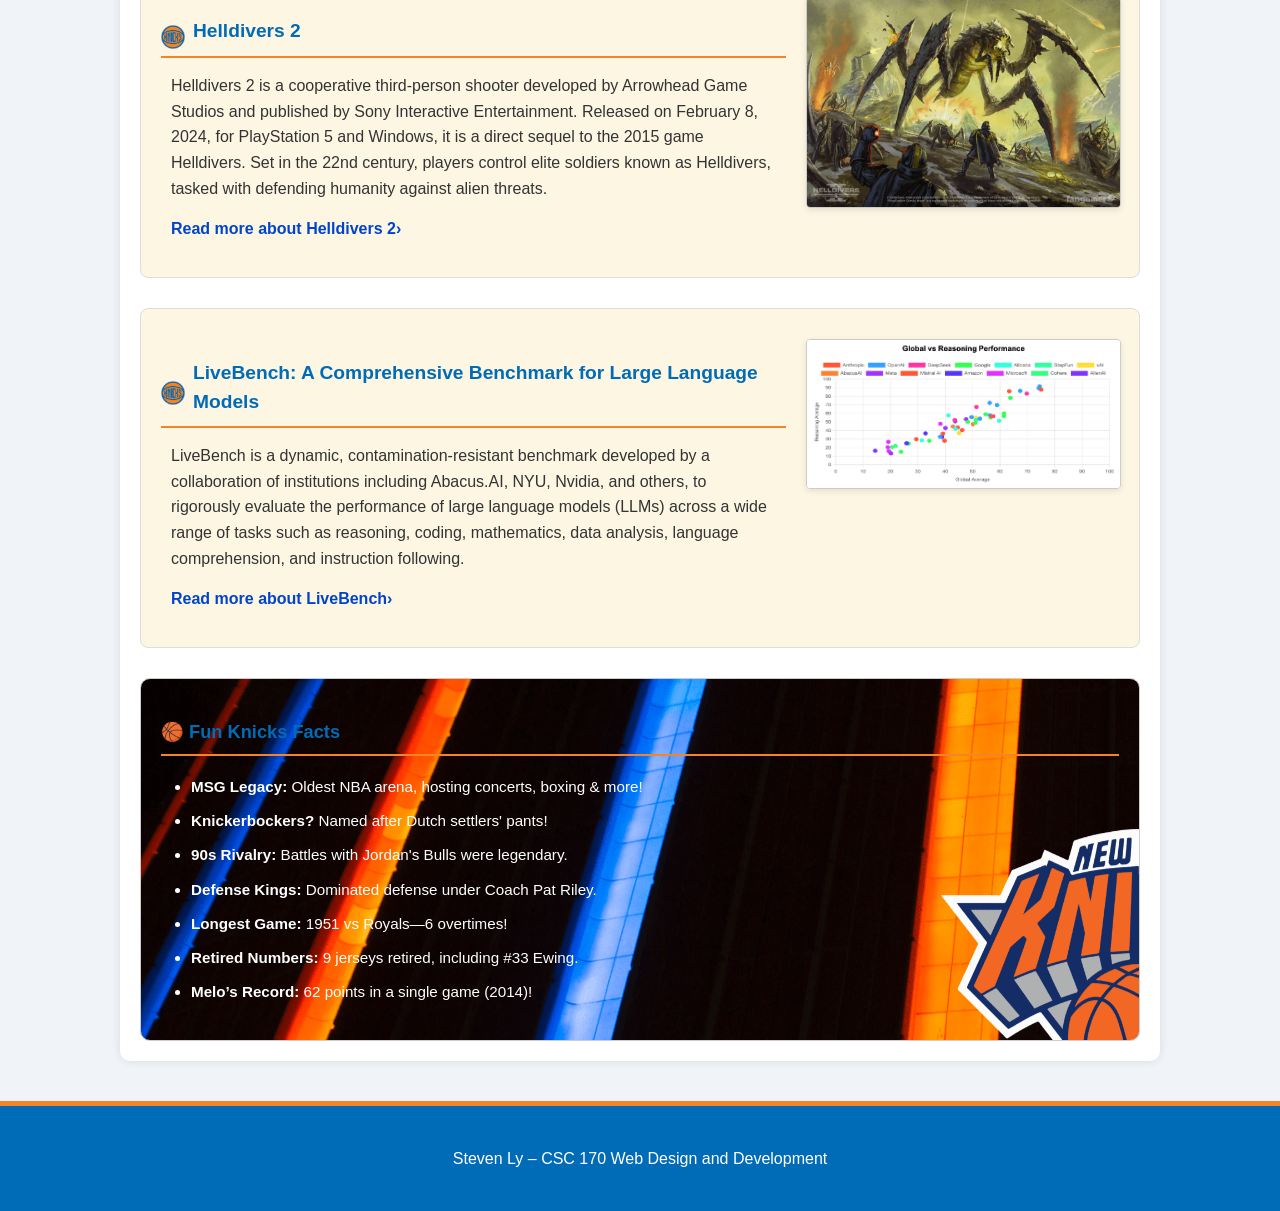
==== commit 23295cff: "Headers and footers I made changes to the headers and footers" ====
--- a/index.html
+++ b/index.html
@@ -17,14 +17,15 @@
   <script src="https://code.jquery.com/jquery-3.7.1.min.js"></script>
 </head>
 <body>
+  
   <header class="site-banner">
     <a href="index.html" class="logo-link">
-      <h1><img src="images/logo.png" alt="Site Logo" class="site-logo"> New York Knicks</h1>
+      <h1><img src="images/logo.png" alt="Site Logo" class="site-logo"> Steven's CSC 170 Project 3</h1>
     </a>
     <p class="subtitle">"New York’s Team, New York’s Dream!"</p>
   </header>
 
-  
+  <div class="container">
   <nav class="main-menu">
     <button class="menu-toggle" aria-label="Toggle Menu">&#9776;</button>
 
@@ -251,7 +252,7 @@
 </div>
 </div>
   </main>
-
+</div>
   <footer>
     <p>Steven Ly – CSC 170 Web Design and Development</p>
   </footer>
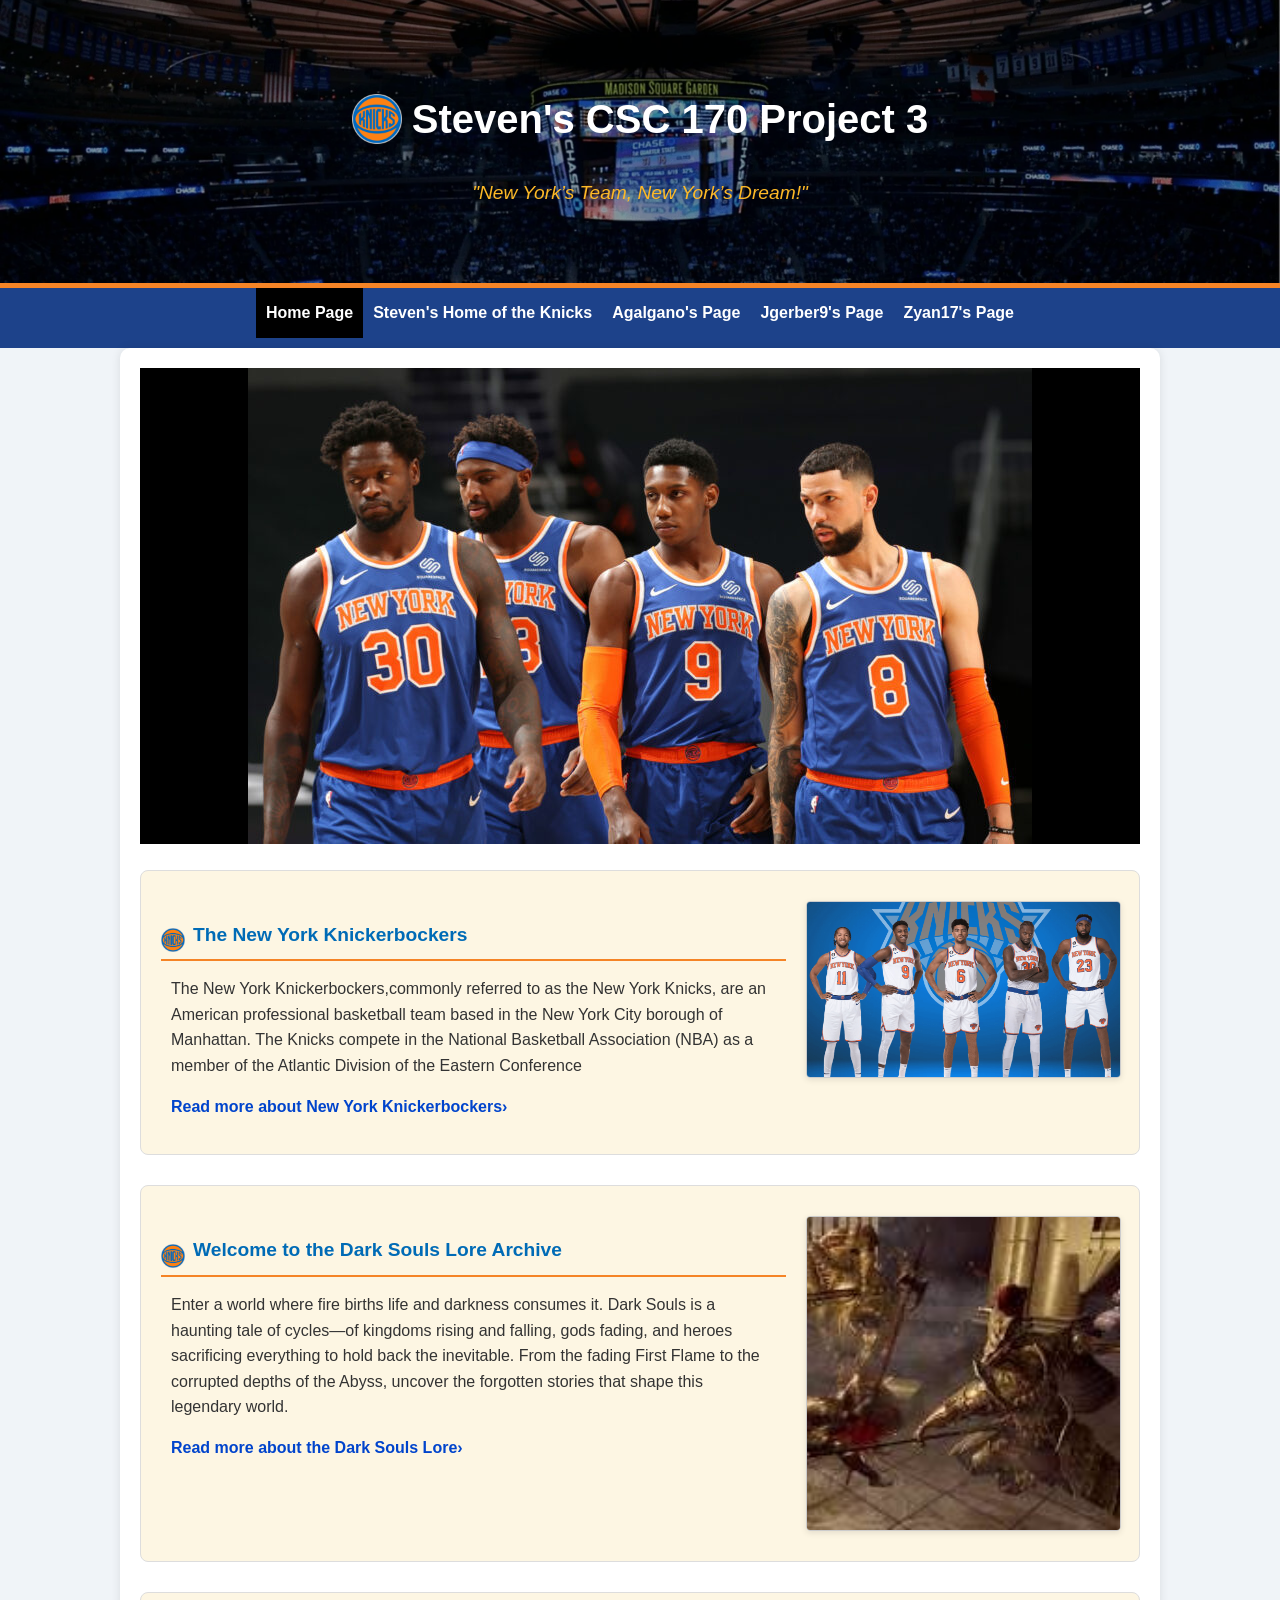
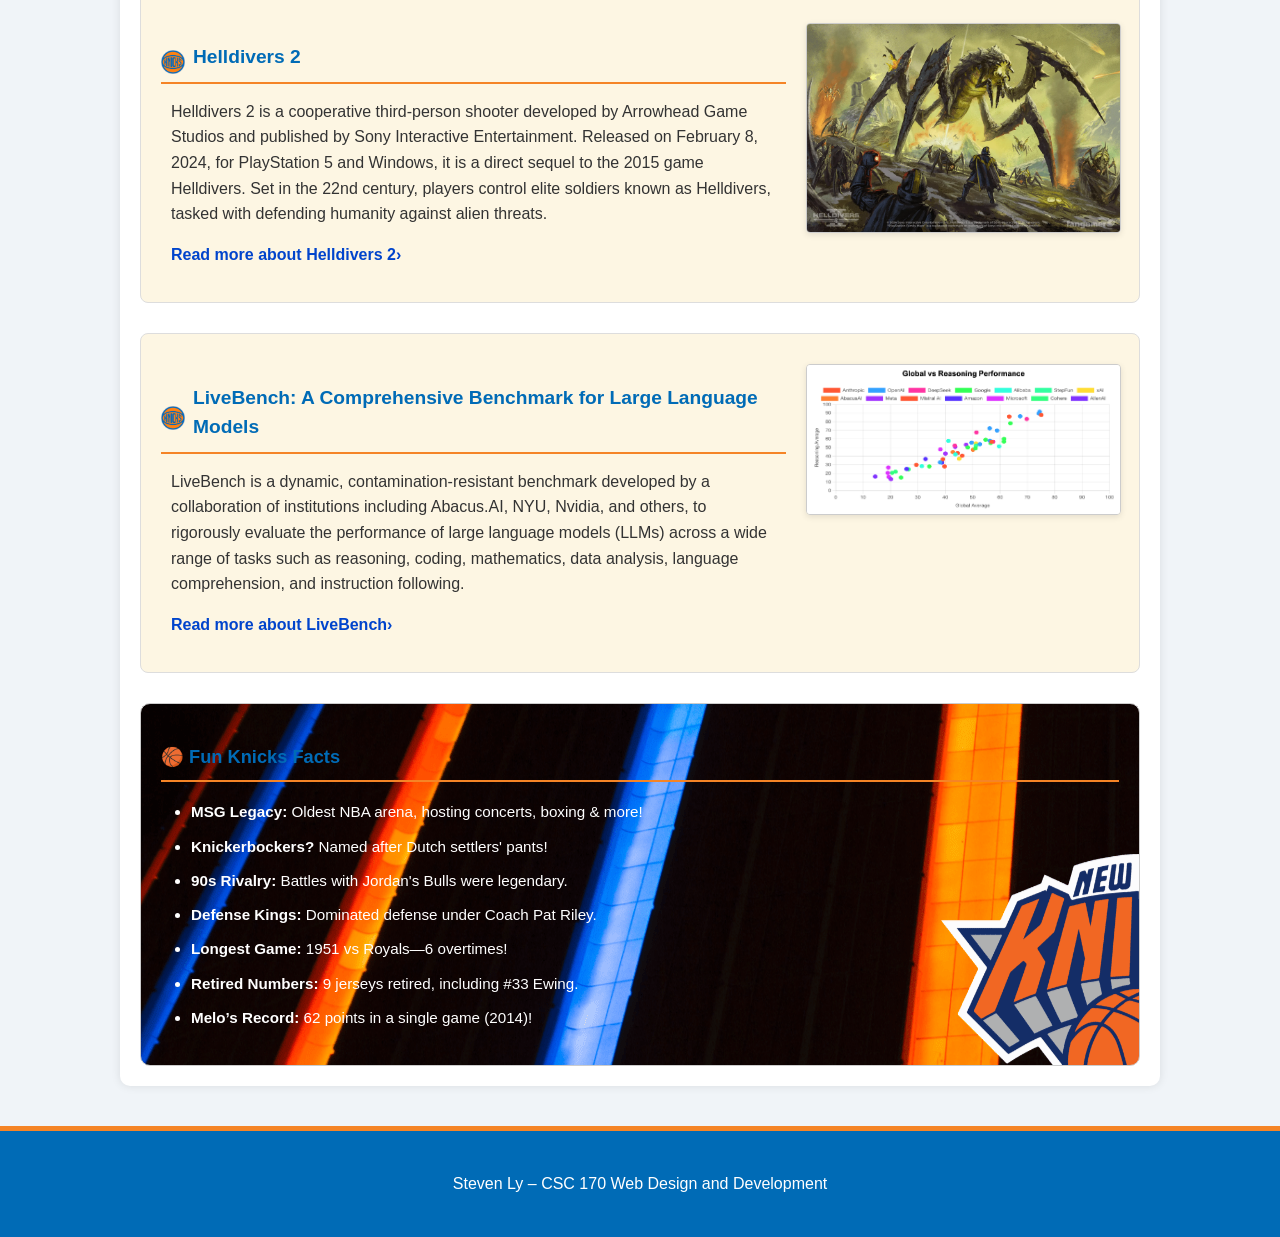
==== commit 671899c7: "Fixed container" ====
--- a/index.html
+++ b/index.html
@@ -25,7 +25,7 @@
     <p class="subtitle">"New York’s Team, New York’s Dream!"</p>
   </header>
 
-  <div class="container">
+ 
   <nav class="main-menu">
     <button class="menu-toggle" aria-label="Toggle Menu">&#9776;</button>
 
@@ -37,13 +37,14 @@
       <li><a href="./content/zyan17/index.html">Zyan17's Page</a></li>
     </ul>
   </nav>
-
+  <div class="container">
   <div class="slideshow">
     <img src="./images/knicks21.jpeg" alt="Slide 1">
     <img src="./images/knicks22.png" alt="Slide 2">
     <img src="./images/knicks23.png" alt="Slide 3">
     <img src="./images/knicks.png" alt="Slide 4">
   </div>
+  <br>
 <!--
   <section class="main-content">
     <main>
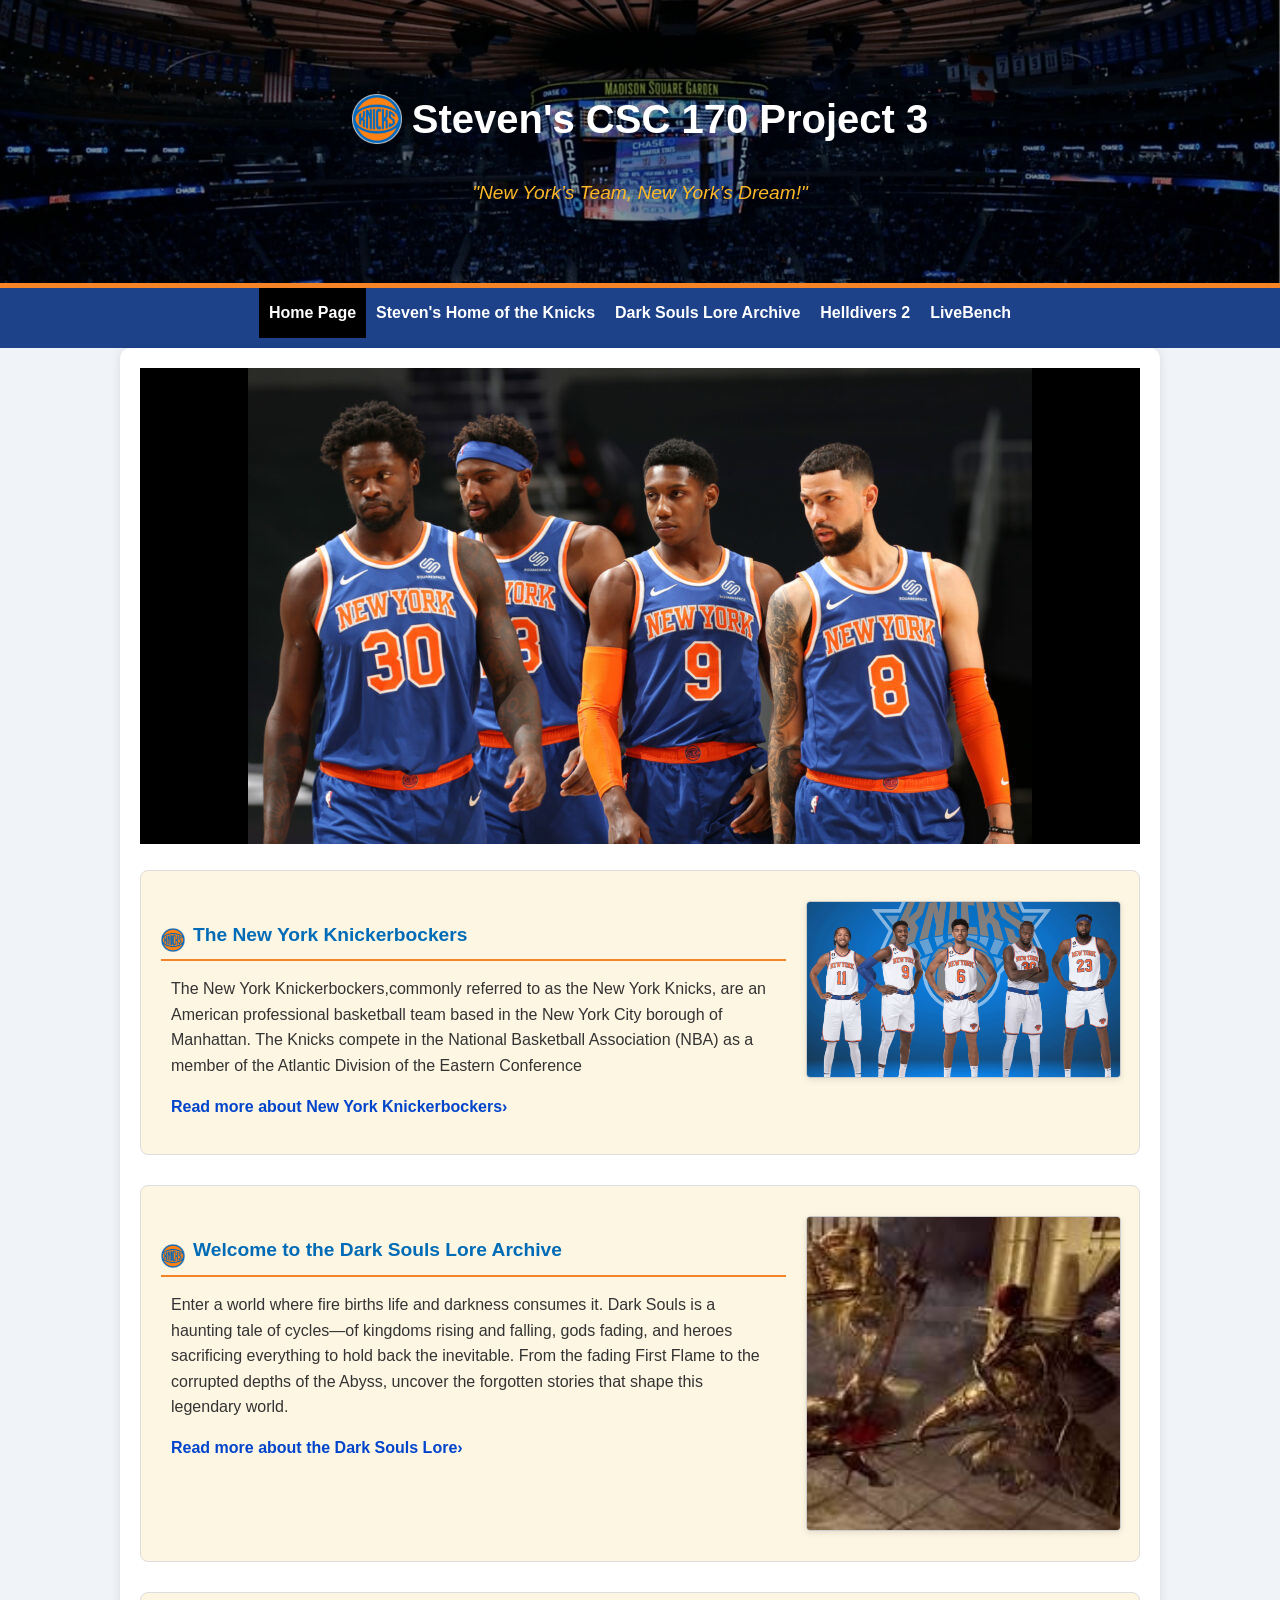
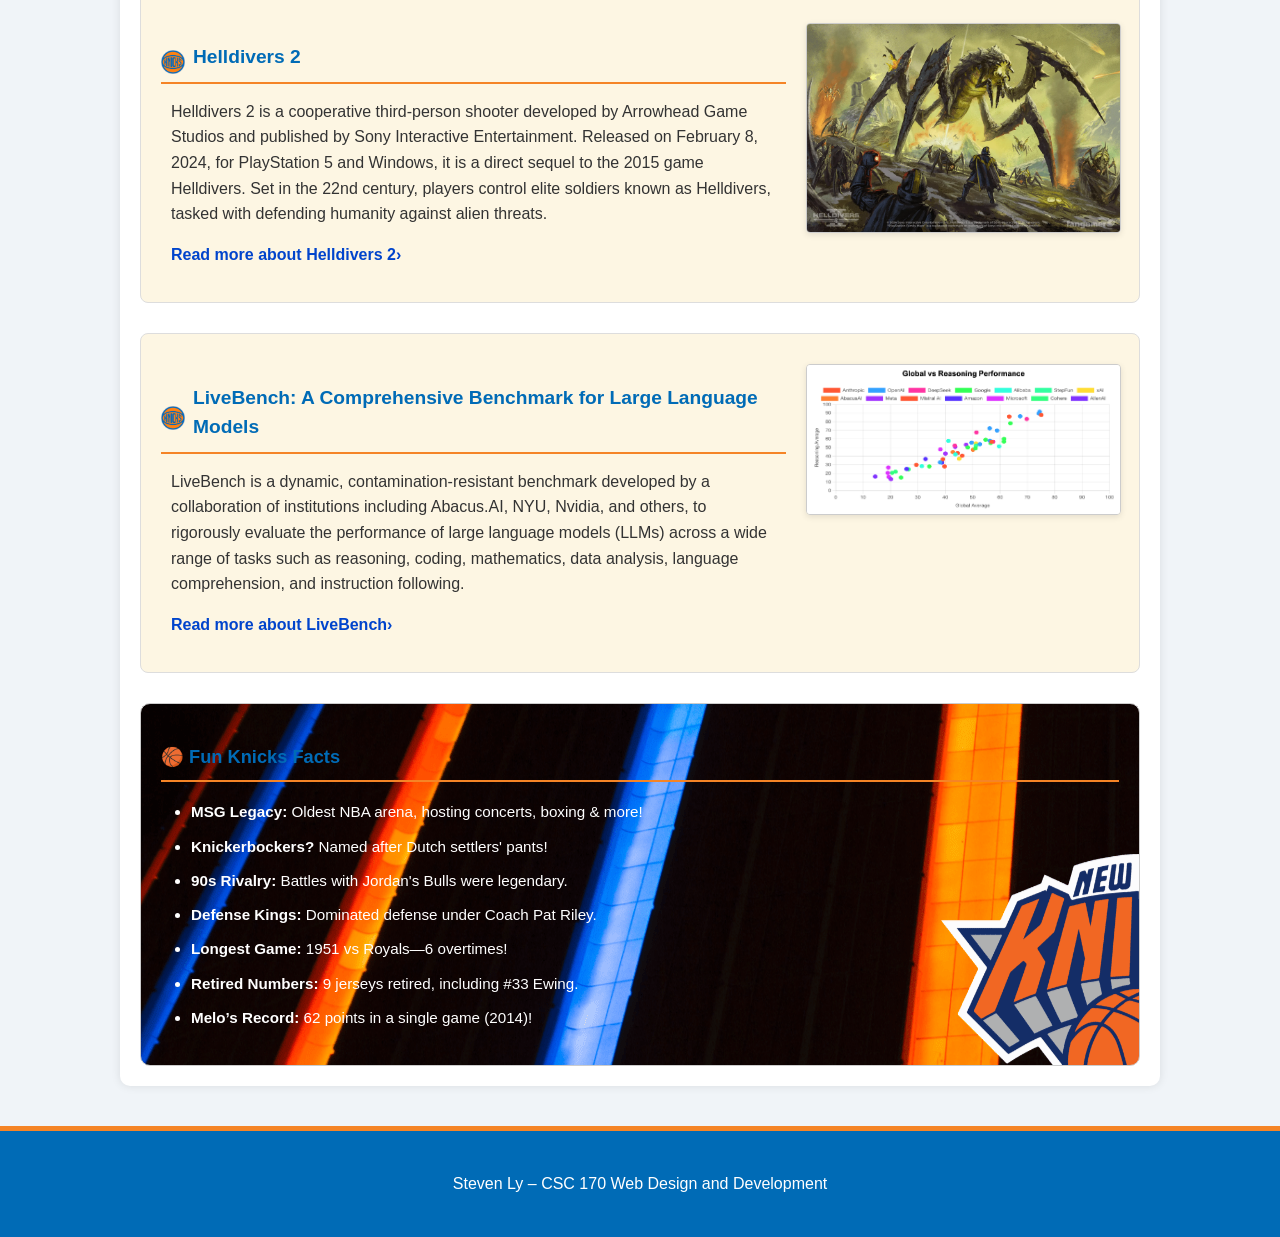
==== commit ce3a7b40: "Renamed the Navigation Menu" ====
--- a/index.html
+++ b/index.html
@@ -32,9 +32,9 @@
     <ul>
       <li><a href="index.html" class="is-current">Home Page</a></li>
       <li><a href="start.html">Steven's Home of the Knicks</a></li>
-      <li><a href="./content/agalgano/index.html">Agalgano's Page</a></li>
-      <li><a href="./content/jgerber9/index.html">Jgerber9's Page</a></li>
-      <li><a href="./content/zyan17/index.html">Zyan17's Page</a></li>
+      <li><a href="./content/agalgano/index.html">Dark Souls Lore Archive</a></li>
+      <li><a href="./content/jgerber9/index.html">Helldivers 2</a></li>
+      <li><a href="./content/zyan17/index.html">LiveBench</a></li>
     </ul>
   </nav>
   <div class="container">
